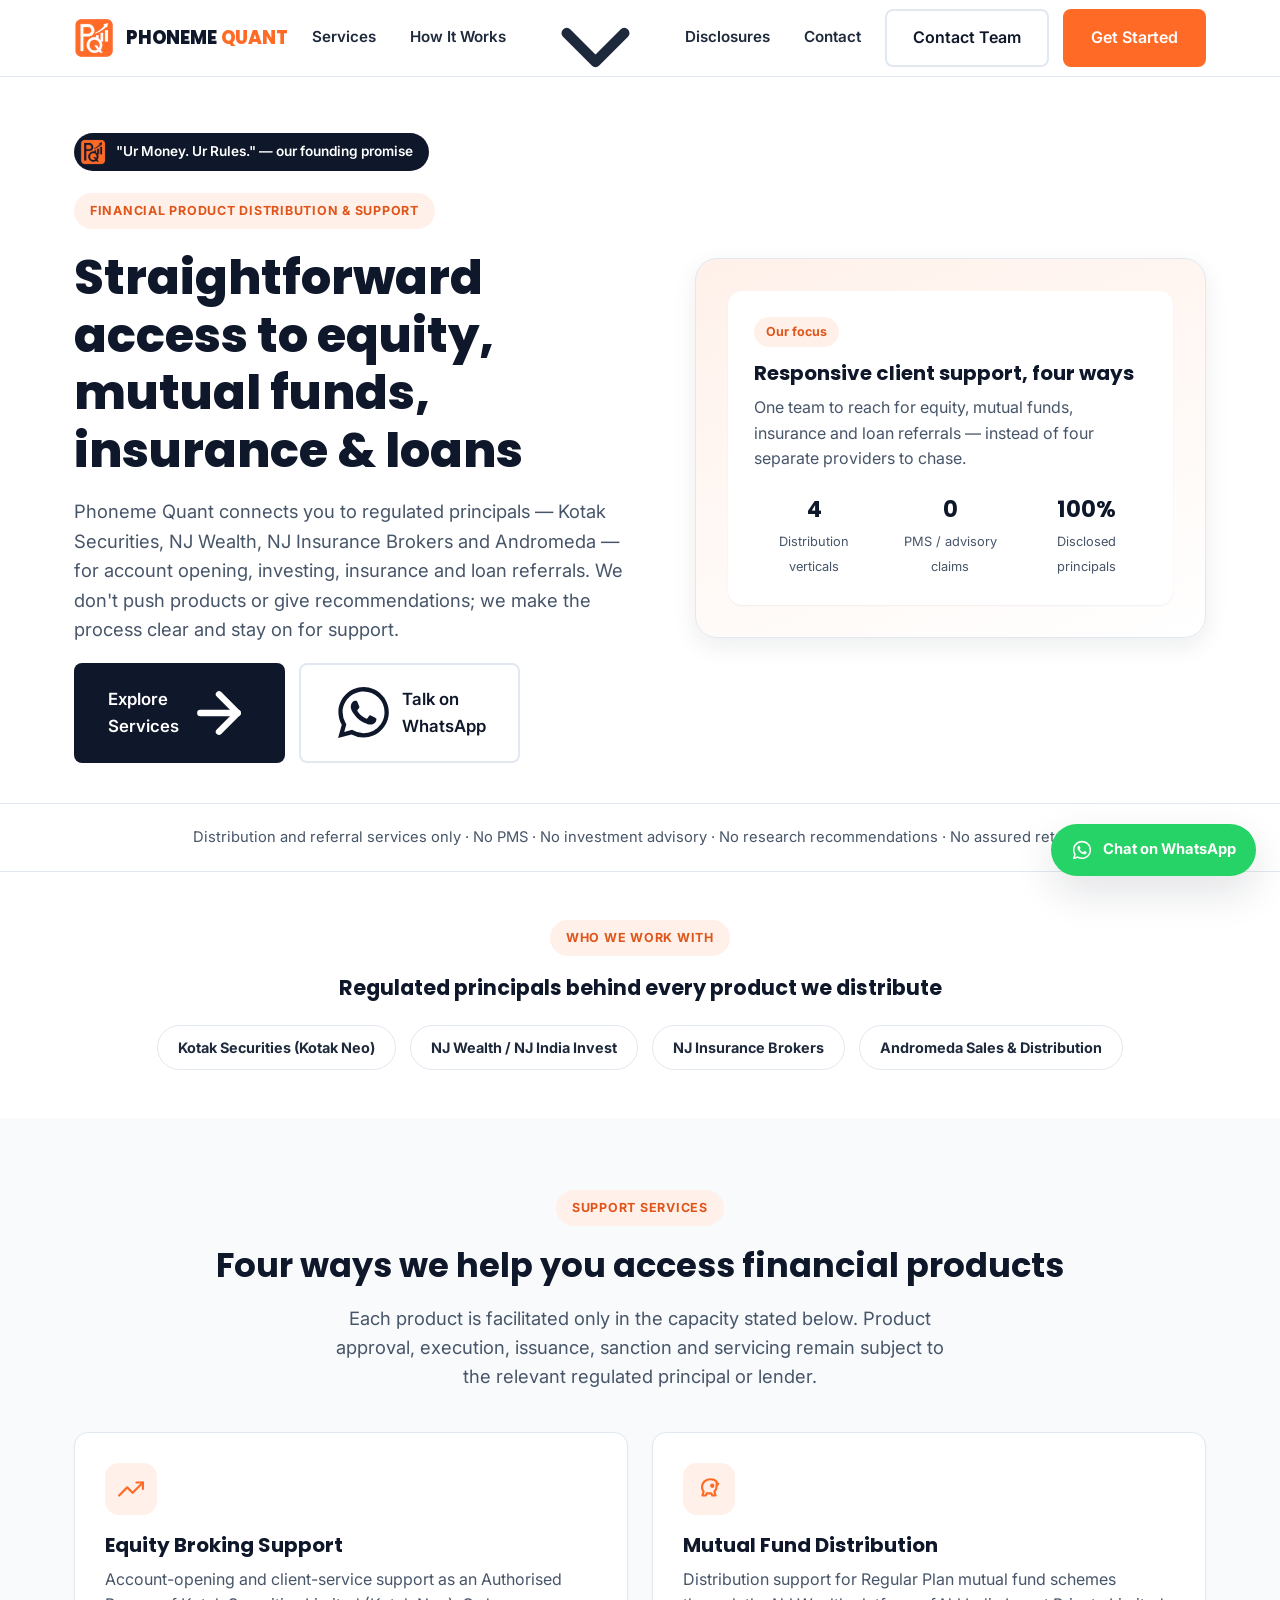
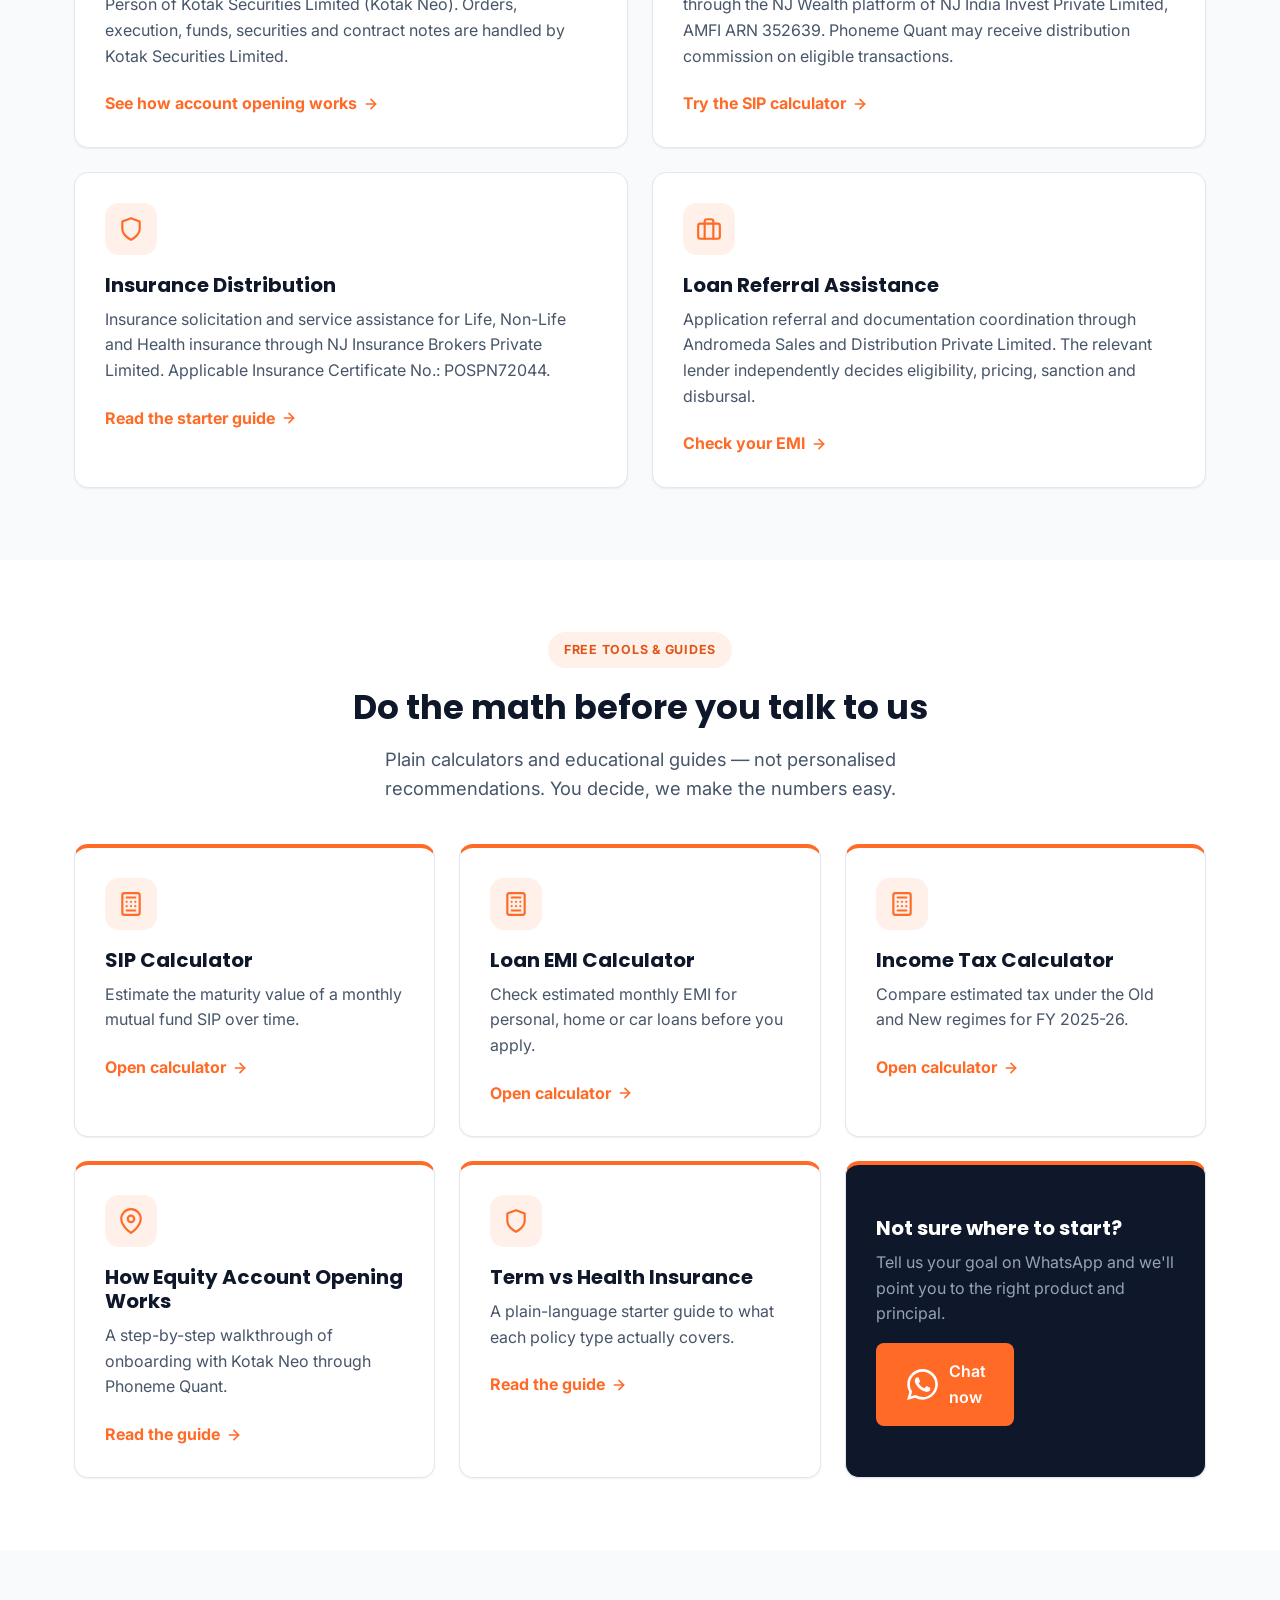
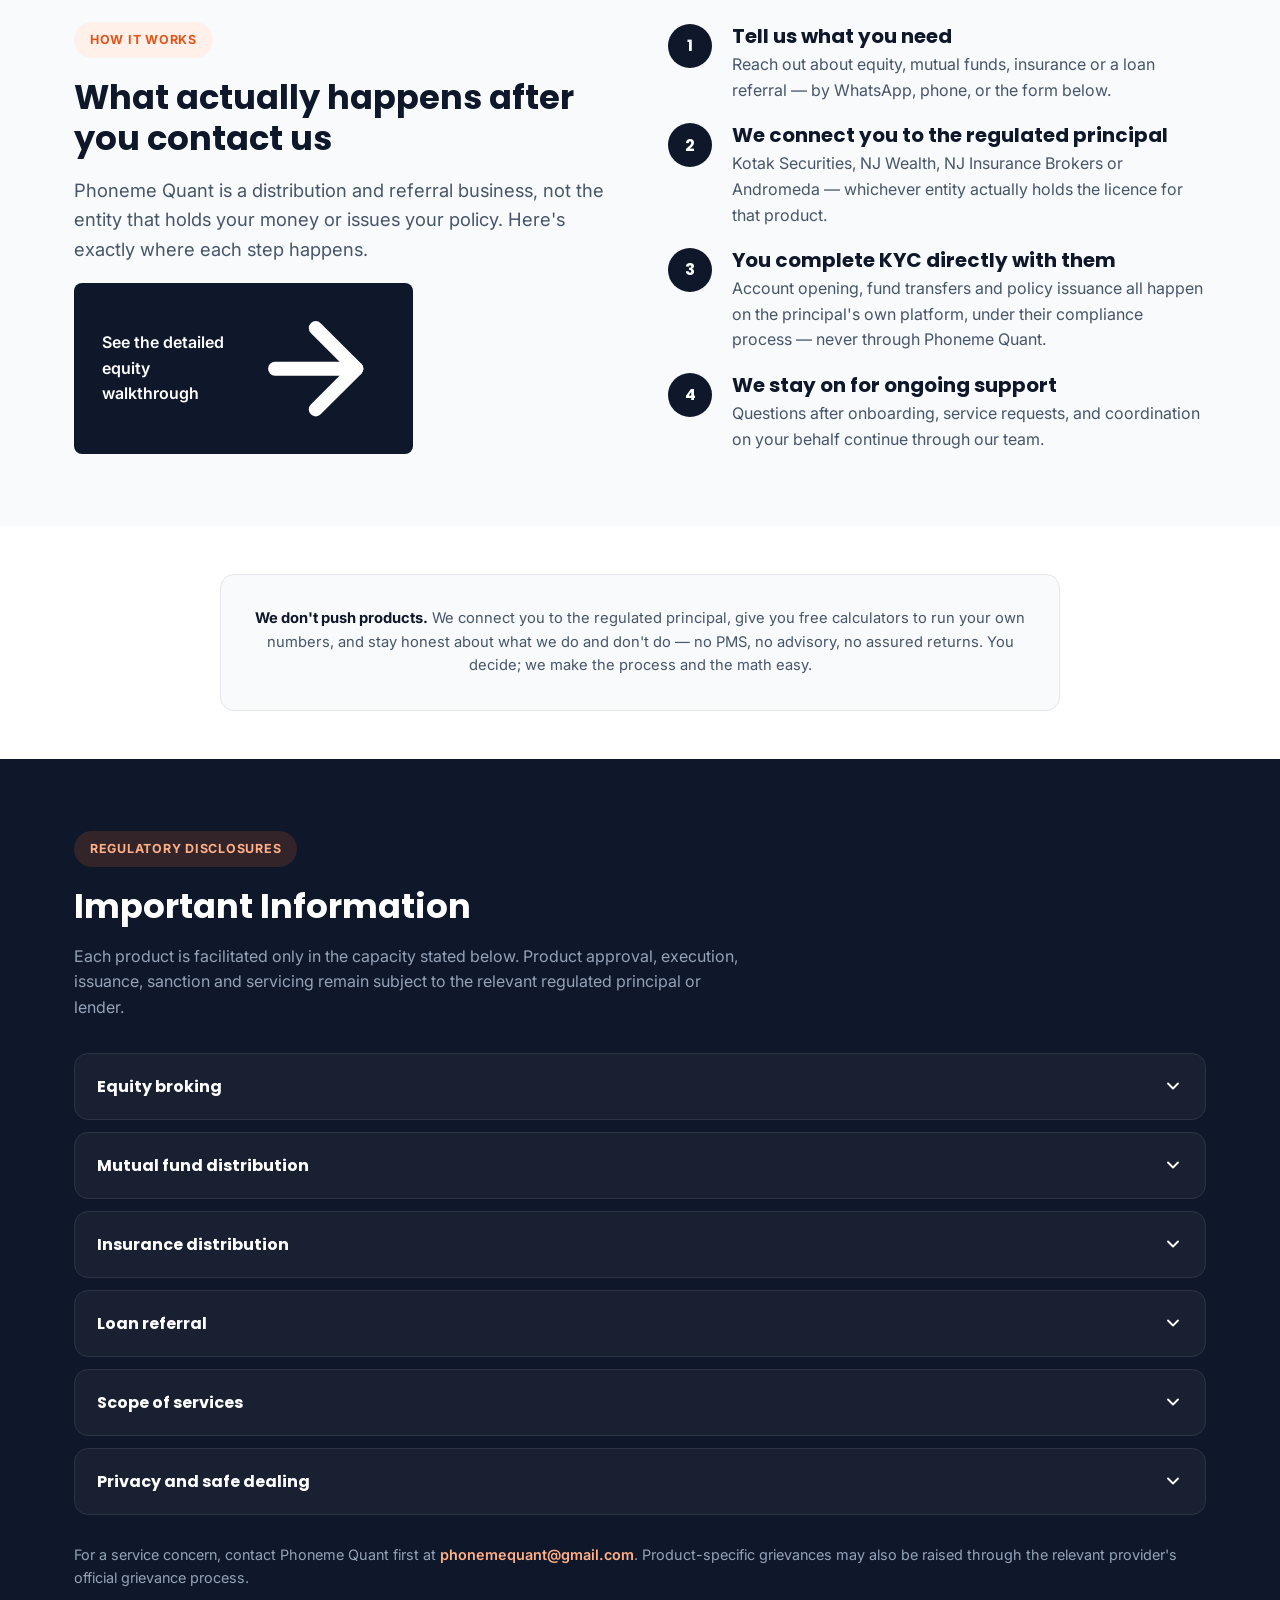
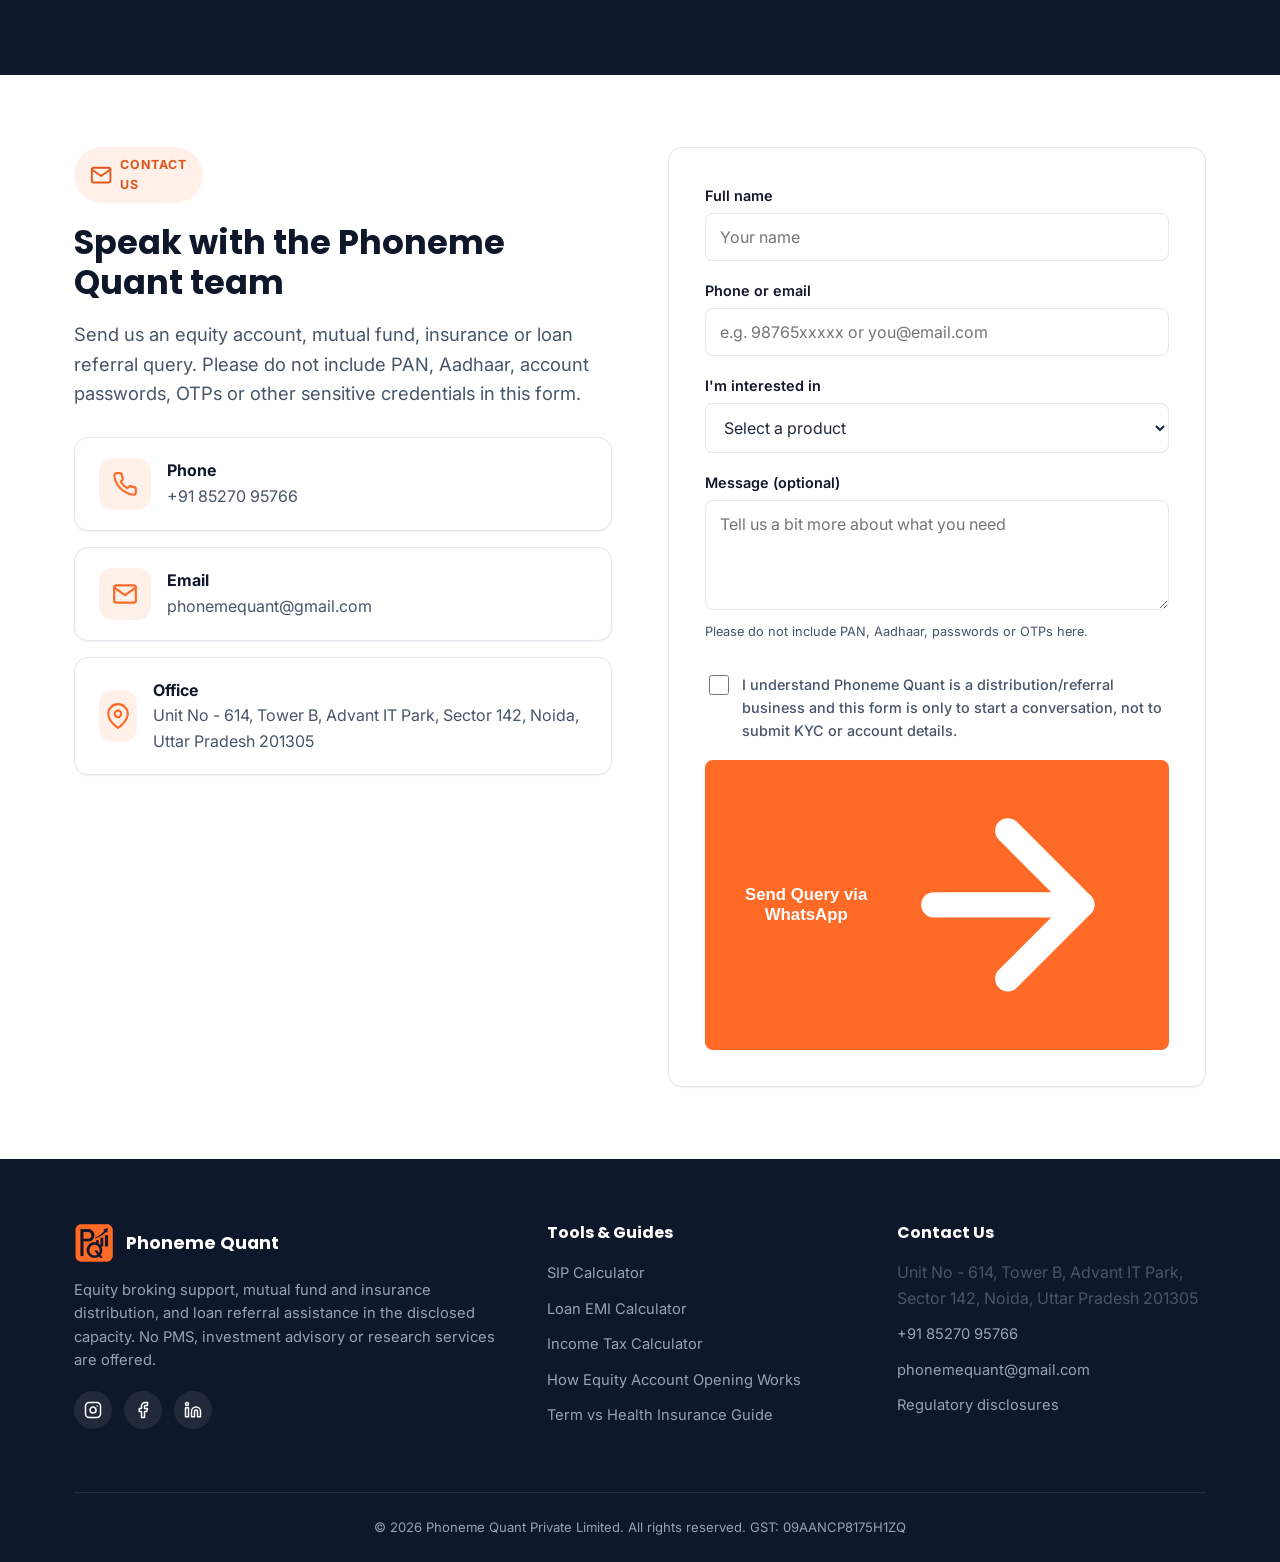
==== index.html @ 76065b77 "initial build for new version" ====
<!DOCTYPE html>
<html lang="en">
<head>
  <meta charset="UTF-8" />
  <meta name="viewport" content="width=device-width, initial-scale=1.0" />
  <title>Phoneme Quant | Equity, Mutual Fund, Insurance & Loan Distribution Support</title>
  <meta name="description" content="Phoneme Quant provides equity broking support (Kotak Neo), mutual fund distribution (NJ Wealth), insurance distribution (NJ Insurance Brokers) and loan referral (Andromeda) — with free calculators and clear disclosures." />
  <link rel="canonical" href="https://phonemequant.com/index.html" />
  <meta name="robots" content="index, follow" />
  <link rel="icon" type="image/png" sizes="32x32" href="assets/favicon-32.png" />
  <link rel="icon" type="image/png" sizes="16x16" href="assets/favicon-16.png" />
  <link rel="apple-touch-icon" href="assets/apple-touch-icon.png" />
  <meta property="og:type" content="website" />
  <meta property="og:site_name" content="Phoneme Quant" />
  <meta property="og:title" content="Phoneme Quant | Equity, Mutual Fund, Insurance & Loan Distribution Support" />
  <meta property="og:description" content="Phoneme Quant provides equity broking support (Kotak Neo), mutual fund distribution (NJ Wealth), insurance distribution (NJ Insurance Brokers) and loan referral (Andromeda) — with free calculators and clear disclosures." />
  <meta property="og:url" content="https://phonemequant.com/index.html" />
  <meta property="og:image" content="https://phonemequant.com/assets/phonemequant-mark-512.png" />
  <meta name="twitter:card" content="summary" />
  <meta name="twitter:title" content="Phoneme Quant | Equity, Mutual Fund, Insurance & Loan Distribution Support" />
  <meta name="twitter:description" content="Phoneme Quant provides equity broking support (Kotak Neo), mutual fund distribution (NJ Wealth), insurance distribution (NJ Insurance Brokers) and loan referral (Andromeda) — with free calculators and clear disclosures." />
  <link rel="preconnect" href="https://fonts.googleapis.com" />
  <link rel="preconnect" href="https://fonts.gstatic.com" crossorigin />
  <link href="https://fonts.googleapis.com/css2?family=Inter:wght@400;500;600;700&family=Poppins:wght@600;700;800&display=swap" rel="stylesheet" />
  <link rel="stylesheet" href="assets/styles.css" />
  
  <script type="application/ld+json">
{
  "@context": "https://schema.org",
  "@type": "FinancialService",
  "name": "Phoneme Quant Private Limited",
  "alternateName": "Phoneme Quant",
  "url": "https://phonemequant.com/",
  "logo": "https://phonemequant.com/assets/phonemequant-mark-512.png",
  "description": "Phoneme Quant provides equity broking support, mutual fund and insurance distribution, and loan referral assistance in India, connecting clients to regulated principals Kotak Securities, NJ Wealth, NJ Insurance Brokers and Andromeda.",
  "telephone": "+91-85270-95766",
  "email": "phonemequant@gmail.com",
  "address": {
    "@type": "PostalAddress",
    "streetAddress": "Unit No - 614, Tower B, Advant IT Park, Sector 142",
    "addressLocality": "Noida",
    "addressRegion": "Uttar Pradesh",
    "postalCode": "201305",
    "addressCountry": "IN"
  },
  "areaServed": "IN",
  "sameAs": ["https://instagram.com", "https://facebook.com", "https://linkedin.com"]
}
</script>
</head>
<body>
  <a class="skip-link" href="#main">Skip to content</a>
  <header class="site-header">
    <div class="container nav-row">
      <a class="brand" href="index.html" aria-label="Phoneme Quant home">
        <img src="assets/phonemequant-mark-64.png" alt="Phoneme Quant logo" width="40" height="40" />
        <span class="brand-text">PHONEME <span>QUANT</span></span>
      </a>
      <nav class="nav-links" aria-label="Primary">
        <a href="index.html#services">Services</a>
        <a href="index.html#how-it-works">How It Works</a>
        <div class="nav-dropdown">
          <a href="#" onclick="return false;" aria-haspopup="true">Tools &amp; Guides <svg viewBox="0 0 24 24" fill="none" stroke="currentColor" stroke-width="2.2" stroke-linecap="round" stroke-linejoin="round"><polyline points="6 9 12 15 18 9"></polyline></svg></a>
          <div class="nav-dropdown-panel">
              <a href="sip-calculator.html"><strong>SIP Calculator</strong><small>Estimate mutual fund SIP returns</small></a>
              <a href="emi-calculator.html"><strong>Loan EMI Calculator</strong><small>Personal, home & car loan EMI</small></a>
              <a href="income-tax-calculator.html"><strong>Income Tax Calculator</strong><small>Old vs New regime, FY 2025-26</small></a>
              <a href="equity-account-opening.html"><strong>How Equity Account Opening Works</strong><small>Step-by-step via Kotak Neo</small></a>
              <a href="insurance-guide.html"><strong>Term vs Health Insurance Guide</strong><small>Plain-language starter guide</small></a>
          </div>
        </div>
        <a href="index.html#disclosures">Disclosures</a>
        <a href="index.html#contact">Contact</a>
      </nav>
      <div class="nav-cta">
        <a class="btn btn-outline" href="index.html#contact">Contact Team</a>
        <a class="btn btn-primary" href="index.html#contact">Get Started</a>
        <button class="menu-toggle" aria-label="Toggle menu" aria-expanded="false"><svg viewBox="0 0 24 24" fill="none" stroke="currentColor" stroke-width="2.2" stroke-linecap="round" stroke-linejoin="round"><line x1="3" y1="6" x2="21" y2="6"></line><line x1="3" y1="12" x2="21" y2="12"></line><line x1="3" y1="18" x2="21" y2="18"></line></svg></button>
      </div>
    </div>
    <div class="container mobile-panel">
      <a href="index.html#services">Services</a>
      <a href="index.html#how-it-works">How It Works</a>
      <a href="sip-calculator.html">SIP Calculator</a>
      <a href="emi-calculator.html">Loan EMI Calculator</a>
      <a href="income-tax-calculator.html">Income Tax Calculator</a>
      <a href="equity-account-opening.html">How Equity Account Opening Works</a>
      <a href="insurance-guide.html">Term vs Health Insurance Guide</a>
      <a href="index.html#disclosures">Disclosures</a>
      <a href="index.html#contact">Contact</a>
    </div>
  </header>
  <main id="main">
    
  <!-- Hero -->
  <section class="hero">
    <div class="container hero-grid">
      <div>
        <div class="hero-tagline-chip">
          <img src="assets/phonemequant-mark-64.png" alt="" width="26" height="26" />
          "Ur Money. Ur Rules." — our founding promise
        </div>
        <span class="eyebrow">Financial Product Distribution &amp; Support</span>
        <h1>Straightforward access to equity, mutual funds, insurance &amp; loans</h1>
        <p class="lede">Phoneme Quant connects you to regulated principals — Kotak Securities, NJ Wealth, NJ Insurance Brokers and Andromeda — for account opening, investing, insurance and loan referrals. We don't push products or give recommendations; we make the process clear and stay on for support.</p>
        <div class="btn-group">
          <a class="btn btn-dark btn-lg" href="#services">Explore Services <svg viewBox="0 0 24 24" fill="none" stroke="currentColor" stroke-width="2.4" stroke-linecap="round" stroke-linejoin="round"><line x1="5" y1="12" x2="19" y2="12"></line><polyline points="12 5 19 12 12 19"></polyline></svg></a>
          <a class="btn btn-outline btn-lg" href="https://wa.me/918527095766?text=Hello%20Phoneme%20Quant%2C%20I%20have%20a%20query." target="_blank" rel="noopener"><svg viewBox="0 0 24 24" fill="currentColor"><path d="M12.04 2C6.58 2 2.13 6.45 2.13 11.91c0 1.75.46 3.45 1.32 4.95L2 22l5.28-1.39a9.9 9.9 0 0 0 4.76 1.21h.01c5.46 0 9.91-4.45 9.91-9.91C21.96 6.45 17.5 2 12.04 2zm0 18.15h-.01a8.2 8.2 0 0 1-4.19-1.15l-.3-.18-3.13.82.84-3.05-.2-.31a8.17 8.17 0 0 1-1.26-4.37c0-4.53 3.69-8.22 8.25-8.22 2.2 0 4.27.86 5.82 2.42a8.17 8.17 0 0 1 2.41 5.81c0 4.53-3.69 8.23-8.23 8.23zm4.52-6.16c-.25-.12-1.47-.72-1.7-.81-.23-.08-.39-.12-.56.13-.17.25-.64.81-.78.97-.14.17-.29.19-.54.06-.25-.12-1.04-.38-1.98-1.22-.73-.65-1.23-1.46-1.37-1.71-.14-.25-.02-.38.11-.51.11-.11.25-.29.37-.43.12-.14.16-.25.25-.41.08-.17.04-.31-.02-.43-.06-.12-.56-1.35-.77-1.85-.2-.48-.41-.42-.56-.43h-.48c-.17 0-.43.06-.66.31s-.87.85-.87 2.08.89 2.41 1.02 2.58c.12.17 1.75 2.67 4.24 3.74.59.26 1.05.41 1.41.52.59.19 1.13.16 1.55.1.47-.07 1.47-.6 1.67-1.18.21-.58.21-1.08.14-1.18-.06-.11-.23-.17-.48-.29z"/></svg> Talk on WhatsApp</a>
        </div>
      </div>
      <div class="hero-visual">
        <div class="hero-visual-card">
          <span class="badge">Our focus</span>
          <h3 style="margin-top:14px;">Responsive client support, four ways</h3>
          <p style="margin-bottom:0;">One team to reach for equity, mutual funds, insurance and loan referrals — instead of four separate providers to chase.</p>
          <div class="hero-stats">
            <div class="hero-stat"><strong>4</strong><span>Distribution verticals</span></div>
            <div class="hero-stat"><strong>0</strong><span>PMS / advisory claims</span></div>
            <div class="hero-stat"><strong>100%</strong><span>Disclosed principals</span></div>
          </div>
        </div>
      </div>
    </div>
  </section>

  <div class="trust-strip">
    <div class="container">
      <p>Distribution and referral services only · No PMS · No investment advisory · No research recommendations · No assured returns</p>
    </div>
  </div>

  <!-- Partner strip -->
  <section class="section-tight">
    <div class="container text-center">
      <span class="eyebrow">Who we work with</span>
      <h2 style="font-size:1.3rem; margin-bottom:24px;">Regulated principals behind every product we distribute</h2>
      <div class="partner-strip">
        <span class="partner-badge">Kotak Securities (Kotak Neo)</span>
        <span class="partner-badge">NJ Wealth / NJ India Invest</span>
        <span class="partner-badge">NJ Insurance Brokers</span>
        <span class="partner-badge">Andromeda Sales &amp; Distribution</span>
      </div>
    </div>
  </section>

  <!-- Services -->
  <section class="section section-alt" id="services">
    <div class="container">
      <div class="text-center" style="margin-bottom:40px;">
        <span class="eyebrow">Support Services</span>
        <h2>Four ways we help you access financial products</h2>
        <p class="lede center">Each product is facilitated only in the capacity stated below. Product approval, execution, issuance, sanction and servicing remain subject to the relevant regulated principal or lender.</p>
      </div>
      <div class="grid grid-2">
        
        <div class="card">
          <div class="card-icon"><svg viewBox="0 0 24 24" fill="none" stroke="currentColor" stroke-width="2" stroke-linecap="round" stroke-linejoin="round"><polyline points="23 6 13.5 15.5 8.5 10.5 1 18"></polyline><polyline points="17 6 23 6 23 12"></polyline></svg></div>
          <h3>Equity Broking Support</h3>
          <p>Account-opening and client-service support as an Authorised Person of Kotak Securities Limited (Kotak Neo). Orders, execution, funds, securities and contract notes are handled by Kotak Securities Limited.</p>
          <a class="card-link" href="equity-account-opening.html">See how account opening works <svg viewBox="0 0 24 24" fill="none" stroke="currentColor" stroke-width="2.4" stroke-linecap="round" stroke-linejoin="round"><line x1="5" y1="12" x2="19" y2="12"></line><polyline points="12 5 19 12 12 19"></polyline></svg></a>
        </div>
        
        <div class="card">
          <div class="card-icon"><svg viewBox="0 0 24 24" fill="none" stroke="currentColor" stroke-width="2" stroke-linecap="round" stroke-linejoin="round"><path d="M19 5c-1.5-1.5-3.5-2-5.5-2-4.5 0-8 3-8 7 0 1.5.5 3 1.5 4.2L6 18h3l.8-2h4.4l.8 2h3l-1-3.8c1.2-1 2-2.6 2-4.2 0-.5 0-1-.1-1.4.7-.2 1.3-.7 1.6-1.4-.7 0-1.3-.1-1.5-.2z"></path><circle cx="15" cy="9" r="1"></circle></svg></div>
          <h3>Mutual Fund Distribution</h3>
          <p>Distribution support for Regular Plan mutual fund schemes through the NJ Wealth platform of NJ India Invest Private Limited, AMFI ARN 352639. Phoneme Quant may receive distribution commission on eligible transactions.</p>
          <a class="card-link" href="sip-calculator.html">Try the SIP calculator <svg viewBox="0 0 24 24" fill="none" stroke="currentColor" stroke-width="2.4" stroke-linecap="round" stroke-linejoin="round"><line x1="5" y1="12" x2="19" y2="12"></line><polyline points="12 5 19 12 12 19"></polyline></svg></a>
        </div>
        
        <div class="card">
          <div class="card-icon"><svg viewBox="0 0 24 24" fill="none" stroke="currentColor" stroke-width="2" stroke-linecap="round" stroke-linejoin="round"><path d="M12 22s8-4 8-10V5l-8-3-8 3v7c0 6 8 10 8 10z"></path></svg></div>
          <h3>Insurance Distribution</h3>
          <p>Insurance solicitation and service assistance for Life, Non-Life and Health insurance through NJ Insurance Brokers Private Limited. Applicable Insurance Certificate No.: POSPN72044.</p>
          <a class="card-link" href="insurance-guide.html">Read the starter guide <svg viewBox="0 0 24 24" fill="none" stroke="currentColor" stroke-width="2.4" stroke-linecap="round" stroke-linejoin="round"><line x1="5" y1="12" x2="19" y2="12"></line><polyline points="12 5 19 12 12 19"></polyline></svg></a>
        </div>
        
        <div class="card">
          <div class="card-icon"><svg viewBox="0 0 24 24" fill="none" stroke="currentColor" stroke-width="2" stroke-linecap="round" stroke-linejoin="round"><rect x="2" y="7" width="20" height="14" rx="2"></rect><path d="M16 21V5a2 2 0 0 0-2-2h-4a2 2 0 0 0-2 2v16"></path></svg></div>
          <h3>Loan Referral Assistance</h3>
          <p>Application referral and documentation coordination through Andromeda Sales and Distribution Private Limited. The relevant lender independently decides eligibility, pricing, sanction and disbursal.</p>
          <a class="card-link" href="emi-calculator.html">Check your EMI <svg viewBox="0 0 24 24" fill="none" stroke="currentColor" stroke-width="2.4" stroke-linecap="round" stroke-linejoin="round"><line x1="5" y1="12" x2="19" y2="12"></line><polyline points="12 5 19 12 12 19"></polyline></svg></a>
        </div>
      </div>
    </div>
  </section>

  <!-- Tools -->
  <section class="section" id="tools">
    <div class="container">
      <div class="text-center" style="margin-bottom:40px;">
        <span class="eyebrow">Free Tools &amp; Guides</span>
        <h2>Do the math before you talk to us</h2>
        <p class="lede center">Plain calculators and educational guides — not personalised recommendations. You decide, we make the numbers easy.</p>
      </div>
      <div class="grid grid-3">
        <div class="card tool-card">
          <div class="card-icon"><svg viewBox="0 0 24 24" fill="none" stroke="currentColor" stroke-width="2" stroke-linecap="round" stroke-linejoin="round"><rect x="4" y="2" width="16" height="20" rx="2"></rect><line x1="8" y1="6" x2="16" y2="6"></line><line x1="8" y1="10" x2="8" y2="10.01"></line><line x1="12" y1="10" x2="12" y2="10.01"></line><line x1="16" y1="10" x2="16" y2="10.01"></line><line x1="8" y1="14" x2="8" y2="14.01"></line><line x1="12" y1="14" x2="12" y2="14.01"></line><line x1="16" y1="14" x2="16" y2="14.01"></line><line x1="8" y1="18" x2="16" y2="18"></line></svg></div>
          <h3>SIP Calculator</h3>
          <p>Estimate the maturity value of a monthly mutual fund SIP over time.</p>
          <a class="card-link" href="sip-calculator.html">Open calculator <svg viewBox="0 0 24 24" fill="none" stroke="currentColor" stroke-width="2.4" stroke-linecap="round" stroke-linejoin="round"><line x1="5" y1="12" x2="19" y2="12"></line><polyline points="12 5 19 12 12 19"></polyline></svg></a>
        </div>
        <div class="card tool-card">
          <div class="card-icon"><svg viewBox="0 0 24 24" fill="none" stroke="currentColor" stroke-width="2" stroke-linecap="round" stroke-linejoin="round"><rect x="4" y="2" width="16" height="20" rx="2"></rect><line x1="8" y1="6" x2="16" y2="6"></line><line x1="8" y1="10" x2="8" y2="10.01"></line><line x1="12" y1="10" x2="12" y2="10.01"></line><line x1="16" y1="10" x2="16" y2="10.01"></line><line x1="8" y1="14" x2="8" y2="14.01"></line><line x1="12" y1="14" x2="12" y2="14.01"></line><line x1="16" y1="14" x2="16" y2="14.01"></line><line x1="8" y1="18" x2="16" y2="18"></line></svg></div>
          <h3>Loan EMI Calculator</h3>
          <p>Check estimated monthly EMI for personal, home or car loans before you apply.</p>
          <a class="card-link" href="emi-calculator.html">Open calculator <svg viewBox="0 0 24 24" fill="none" stroke="currentColor" stroke-width="2.4" stroke-linecap="round" stroke-linejoin="round"><line x1="5" y1="12" x2="19" y2="12"></line><polyline points="12 5 19 12 12 19"></polyline></svg></a>
        </div>
        <div class="card tool-card">
          <div class="card-icon"><svg viewBox="0 0 24 24" fill="none" stroke="currentColor" stroke-width="2" stroke-linecap="round" stroke-linejoin="round"><rect x="4" y="2" width="16" height="20" rx="2"></rect><line x1="8" y1="6" x2="16" y2="6"></line><line x1="8" y1="10" x2="8" y2="10.01"></line><line x1="12" y1="10" x2="12" y2="10.01"></line><line x1="16" y1="10" x2="16" y2="10.01"></line><line x1="8" y1="14" x2="8" y2="14.01"></line><line x1="12" y1="14" x2="12" y2="14.01"></line><line x1="16" y1="14" x2="16" y2="14.01"></line><line x1="8" y1="18" x2="16" y2="18"></line></svg></div>
          <h3>Income Tax Calculator</h3>
          <p>Compare estimated tax under the Old and New regimes for FY 2025-26.</p>
          <a class="card-link" href="income-tax-calculator.html">Open calculator <svg viewBox="0 0 24 24" fill="none" stroke="currentColor" stroke-width="2.4" stroke-linecap="round" stroke-linejoin="round"><line x1="5" y1="12" x2="19" y2="12"></line><polyline points="12 5 19 12 12 19"></polyline></svg></a>
        </div>
        <div class="card tool-card">
          <div class="card-icon"><svg viewBox="0 0 24 24" fill="none" stroke="currentColor" stroke-width="2" stroke-linecap="round" stroke-linejoin="round"><path d="M21 10c0 7-9 13-9 13s-9-6-9-13a9 9 0 0 1 18 0z"></path><circle cx="12" cy="10" r="3"></circle></svg></div>
          <h3>How Equity Account Opening Works</h3>
          <p>A step-by-step walkthrough of onboarding with Kotak Neo through Phoneme Quant.</p>
          <a class="card-link" href="equity-account-opening.html">Read the guide <svg viewBox="0 0 24 24" fill="none" stroke="currentColor" stroke-width="2.4" stroke-linecap="round" stroke-linejoin="round"><line x1="5" y1="12" x2="19" y2="12"></line><polyline points="12 5 19 12 12 19"></polyline></svg></a>
        </div>
        <div class="card tool-card">
          <div class="card-icon"><svg viewBox="0 0 24 24" fill="none" stroke="currentColor" stroke-width="2" stroke-linecap="round" stroke-linejoin="round"><path d="M12 22s8-4 8-10V5l-8-3-8 3v7c0 6 8 10 8 10z"></path></svg></div>
          <h3>Term vs Health Insurance</h3>
          <p>A plain-language starter guide to what each policy type actually covers.</p>
          <a class="card-link" href="insurance-guide.html">Read the guide <svg viewBox="0 0 24 24" fill="none" stroke="currentColor" stroke-width="2.4" stroke-linecap="round" stroke-linejoin="round"><line x1="5" y1="12" x2="19" y2="12"></line><polyline points="12 5 19 12 12 19"></polyline></svg></a>
        </div>
        <div class="card tool-card" style="display:flex; flex-direction:column; justify-content:center; align-items:flex-start; background:var(--pq-navy);">
          <h3 style="color:#fff;">Not sure where to start?</h3>
          <p style="color:var(--pq-text-on-dark-muted);">Tell us your goal on WhatsApp and we'll point you to the right product and principal.</p>
          <a class="btn btn-primary" href="https://wa.me/918527095766?text=Hello%20Phoneme%20Quant%2C%20I%20have%20a%20query." target="_blank" rel="noopener"><svg viewBox="0 0 24 24" fill="currentColor"><path d="M12.04 2C6.58 2 2.13 6.45 2.13 11.91c0 1.75.46 3.45 1.32 4.95L2 22l5.28-1.39a9.9 9.9 0 0 0 4.76 1.21h.01c5.46 0 9.91-4.45 9.91-9.91C21.96 6.45 17.5 2 12.04 2zm0 18.15h-.01a8.2 8.2 0 0 1-4.19-1.15l-.3-.18-3.13.82.84-3.05-.2-.31a8.17 8.17 0 0 1-1.26-4.37c0-4.53 3.69-8.22 8.25-8.22 2.2 0 4.27.86 5.82 2.42a8.17 8.17 0 0 1 2.41 5.81c0 4.53-3.69 8.23-8.23 8.23zm4.52-6.16c-.25-.12-1.47-.72-1.7-.81-.23-.08-.39-.12-.56.13-.17.25-.64.81-.78.97-.14.17-.29.19-.54.06-.25-.12-1.04-.38-1.98-1.22-.73-.65-1.23-1.46-1.37-1.71-.14-.25-.02-.38.11-.51.11-.11.25-.29.37-.43.12-.14.16-.25.25-.41.08-.17.04-.31-.02-.43-.06-.12-.56-1.35-.77-1.85-.2-.48-.41-.42-.56-.43h-.48c-.17 0-.43.06-.66.31s-.87.85-.87 2.08.89 2.41 1.02 2.58c.12.17 1.75 2.67 4.24 3.74.59.26 1.05.41 1.41.52.59.19 1.13.16 1.55.1.47-.07 1.47-.6 1.67-1.18.21-.58.21-1.08.14-1.18-.06-.11-.23-.17-.48-.29z"/></svg> Chat now</a>
        </div>
      </div>
    </div>
  </section>

  <!-- How it works -->
  <section class="section section-alt" id="how-it-works">
    <div class="container">
      <div class="grid grid-2" style="align-items:center; gap:56px;">
        <div>
          <span class="eyebrow">How It Works</span>
          <h2>What actually happens after you contact us</h2>
          <p class="lede">Phoneme Quant is a distribution and referral business, not the entity that holds your money or issues your policy. Here's exactly where each step happens.</p>
          <a class="btn btn-dark" href="equity-account-opening.html">See the detailed equity walkthrough <svg viewBox="0 0 24 24" fill="none" stroke="currentColor" stroke-width="2.4" stroke-linecap="round" stroke-linejoin="round"><line x1="5" y1="12" x2="19" y2="12"></line><polyline points="12 5 19 12 12 19"></polyline></svg></a>
        </div>
        <div class="steps">
          
          <div class="step">
            <div class="step-num"></div>
            <div><h3 style="margin-bottom:4px;">Tell us what you need</h3><p class="mb-0">Reach out about equity, mutual funds, insurance or a loan referral — by WhatsApp, phone, or the form below.</p></div>
          </div>
          
          <div class="step">
            <div class="step-num"></div>
            <div><h3 style="margin-bottom:4px;">We connect you to the regulated principal</h3><p class="mb-0">Kotak Securities, NJ Wealth, NJ Insurance Brokers or Andromeda — whichever entity actually holds the licence for that product.</p></div>
          </div>
          
          <div class="step">
            <div class="step-num"></div>
            <div><h3 style="margin-bottom:4px;">You complete KYC directly with them</h3><p class="mb-0">Account opening, fund transfers and policy issuance all happen on the principal's own platform, under their compliance process — never through Phoneme Quant.</p></div>
          </div>
          
          <div class="step">
            <div class="step-num"></div>
            <div><h3 style="margin-bottom:4px;">We stay on for ongoing support</h3><p class="mb-0">Questions after onboarding, service requests, and coordination on your behalf continue through our team.</p></div>
          </div>
        </div>
      </div>
    </div>
  </section>

  <!-- Compliance as trust -->
  <section class="section-tight">
    <div class="container">
      <div class="note-box" style="max-width:840px; margin:0 auto; text-align:center; padding:32px;">
        <strong>We don't push products.</strong> We connect you to the regulated principal, give you free calculators to run your own numbers, and stay honest about what we do and don't do — no PMS, no advisory, no assured returns. You decide; we make the process and the math easy.
      </div>
    </div>
  </section>

  <!-- Disclosures -->
  <section class="section section-navy" id="disclosures">
    <div class="container">
      <span class="eyebrow">Regulatory Disclosures</span>
      <h2>Important Information</h2>
      <p style="max-width:680px; margin-bottom:32px;">Each product is facilitated only in the capacity stated below. Product approval, execution, issuance, sanction and servicing remain subject to the relevant regulated principal or lender.</p>
      <div>
        
        <div class="accordion-item">
          <button class="accordion-trigger" aria-controls="disc-0">Equity broking <svg viewBox="0 0 24 24" fill="none" stroke="currentColor" stroke-width="2.2" stroke-linecap="round" stroke-linejoin="round"><polyline points="6 9 12 15 18 9"></polyline></svg></button>
          <div class="accordion-panel" id="disc-0"><div class="accordion-panel-inner"><p>Broking services are provided by <strong>Kotak Securities Limited</strong> (Kotak Neo). Phoneme Quant acts only in its Authorised Person capacity and does not handle client funds or securities. <span class="risk-line">Investments in securities market are subject to market risks; read all related documents carefully before investing.</span></p></div></div>
        </div>
        
        <div class="accordion-item">
          <button class="accordion-trigger" aria-controls="disc-1">Mutual fund distribution <svg viewBox="0 0 24 24" fill="none" stroke="currentColor" stroke-width="2.2" stroke-linecap="round" stroke-linejoin="round"><polyline points="6 9 12 15 18 9"></polyline></svg></button>
          <div class="accordion-panel" id="disc-1"><div class="accordion-panel-inner"><p>Distribution is facilitated through <strong>NJ Wealth / NJ India Invest Private Limited</strong>, AMFI ARN 352639. Transactions are in Regular Plans where the distributor may receive commission from the relevant AMC. Phoneme Quant does not provide SEBI-registered investment advisory services. <span class="risk-line">Mutual fund investments are subject to market risks; read all scheme related documents carefully.</span></p></div></div>
        </div>
        
        <div class="accordion-item">
          <button class="accordion-trigger" aria-controls="disc-2">Insurance distribution <svg viewBox="0 0 24 24" fill="none" stroke="currentColor" stroke-width="2.2" stroke-linecap="round" stroke-linejoin="round"><polyline points="6 9 12 15 18 9"></polyline></svg></button>
          <div class="accordion-panel" id="disc-2"><div class="accordion-panel-inner"><p>Insurance is the subject matter of solicitation. Life, Non-Life and Health insurance is distributed through <strong>NJ Insurance Brokers Private Limited</strong>, Insurance Certificate No. POSPN72044. Policy issuance, underwriting and claims are decided solely by the respective insurer.</p></div></div>
        </div>
        
        <div class="accordion-item">
          <button class="accordion-trigger" aria-controls="disc-3">Loan referral <svg viewBox="0 0 24 24" fill="none" stroke="currentColor" stroke-width="2.2" stroke-linecap="round" stroke-linejoin="round"><polyline points="6 9 12 15 18 9"></polyline></svg></button>
          <div class="accordion-panel" id="disc-3"><div class="accordion-panel-inner"><p>Loan enquiries are referred through <strong>Andromeda Sales and Distribution Private Limited</strong>. The relevant bank or NBFC independently decides eligibility, interest rate, sanction and disbursal — Phoneme Quant does not sanction or disburse loans.</p></div></div>
        </div>
        
        <div class="accordion-item">
          <button class="accordion-trigger" aria-controls="disc-4">Scope of services <svg viewBox="0 0 24 24" fill="none" stroke="currentColor" stroke-width="2.2" stroke-linecap="round" stroke-linejoin="round"><polyline points="6 9 12 15 18 9"></polyline></svg></button>
          <div class="accordion-panel" id="disc-4"><div class="accordion-panel-inner"><p>Phoneme Quant does not offer portfolio management services (PMS), discretionary portfolio management, stock tips, research reports, investment advisory, algorithmic strategies, technical analysis, commodity strategies or assured/indicative returns. Nothing on this website, including the calculators, is a research recommendation.</p></div></div>
        </div>
        
        <div class="accordion-item">
          <button class="accordion-trigger" aria-controls="disc-5">Privacy and safe dealing <svg viewBox="0 0 24 24" fill="none" stroke="currentColor" stroke-width="2.2" stroke-linecap="round" stroke-linejoin="round"><polyline points="6 9 12 15 18 9"></polyline></svg></button>
          <div class="accordion-panel" id="disc-5"><div class="accordion-panel-inner"><p>Information submitted through this website is used only to respond to your enquiry and coordinate with the applicable service provider after consent. Do not submit PAN, Aadhaar, bank credentials, demat credentials, passwords, PINs or OTPs through the contact form or WhatsApp. Product applications and KYC must be completed only through the official process of the relevant provider.</p></div></div>
        </div>
      </div>
      <p style="margin-top:28px; font-size:0.9rem;">For a service concern, contact Phoneme Quant first at <a href="mailto:phonemequant@gmail.com" style="color:#FFB088; font-weight:600;">phonemequant@gmail.com</a>. Product-specific grievances may also be raised through the relevant provider's official grievance process.</p>
    </div>
  </section>

  <!-- Contact -->
  <section class="section" id="contact">
    <div class="container">
      <div class="grid grid-2" style="gap:56px;">
        <div>
          <span class="eyebrow"><svg viewBox="0 0 24 24" fill="none" stroke="currentColor" stroke-width="2" stroke-linecap="round" stroke-linejoin="round"><path d="M4 4h16c1.1 0 2 .9 2 2v12c0 1.1-.9 2-2 2H4c-1.1 0-2-.9-2-2V6c0-1.1.9-2 2-2z"></path><polyline points="22,6 12,13 2,6"></polyline></svg> Contact Us</span>
          <h2>Speak with the Phoneme Quant team</h2>
          <p class="lede">Send us an equity account, mutual fund, insurance or loan referral query. Please do not include PAN, Aadhaar, account passwords, OTPs or other sensitive credentials in this form.</p>
          <div class="grid" style="gap:16px; margin-top:28px;">
            <div class="card" style="padding:20px 24px; display:flex; gap:16px; align-items:center;">
              <div class="card-icon" style="margin:0;"><svg viewBox="0 0 24 24" fill="none" stroke="currentColor" stroke-width="2" stroke-linecap="round" stroke-linejoin="round"><path d="M22 16.92v3a2 2 0 0 1-2.18 2 19.79 19.79 0 0 1-8.63-3.07 19.5 19.5 0 0 1-6-6 19.79 19.79 0 0 1-3.07-8.67A2 2 0 0 1 4.11 2h3a2 2 0 0 1 2 1.72c.127.96.36 1.903.7 2.81a2 2 0 0 1-.45 2.11L8.09 9.91a16 16 0 0 0 6 6l1.27-1.27a2 2 0 0 1 2.11-.45c.907.34 1.85.57 2.81.7A2 2 0 0 1 22 16.92z"></path></svg></div>
              <div><strong style="color:var(--pq-navy);">Phone</strong><p class="mb-0"><a href="tel:+918527095766">+91 85270 95766</a></p></div>
            </div>
            <div class="card" style="padding:20px 24px; display:flex; gap:16px; align-items:center;">
              <div class="card-icon" style="margin:0;"><svg viewBox="0 0 24 24" fill="none" stroke="currentColor" stroke-width="2" stroke-linecap="round" stroke-linejoin="round"><path d="M4 4h16c1.1 0 2 .9 2 2v12c0 1.1-.9 2-2 2H4c-1.1 0-2-.9-2-2V6c0-1.1.9-2 2-2z"></path><polyline points="22,6 12,13 2,6"></polyline></svg></div>
              <div><strong style="color:var(--pq-navy);">Email</strong><p class="mb-0"><a href="mailto:phonemequant@gmail.com">phonemequant@gmail.com</a></p></div>
            </div>
            <div class="card" style="padding:20px 24px; display:flex; gap:16px; align-items:center;">
              <div class="card-icon" style="margin:0;"><svg viewBox="0 0 24 24" fill="none" stroke="currentColor" stroke-width="2" stroke-linecap="round" stroke-linejoin="round"><path d="M21 10c0 7-9 13-9 13s-9-6-9-13a9 9 0 0 1 18 0z"></path><circle cx="12" cy="10" r="3"></circle></svg></div>
              <div><strong style="color:var(--pq-navy);">Office</strong><p class="mb-0">Unit No - 614, Tower B, Advant IT Park, Sector 142, Noida, Uttar Pradesh 201305</p></div>
            </div>
          </div>
        </div>
        <div class="card" style="padding:36px;">
          <form id="contact-form" class="form-grid" novalidate>
            <div>
              <label for="name">Full name</label>
              <input type="text" id="name" name="name" placeholder="Your name" required />
            </div>
            <div>
              <label for="contact">Phone or email</label>
              <input type="text" id="contact" name="contact" placeholder="e.g. 98765xxxxx or you@email.com" required />
            </div>
            <div>
              <label for="interest">I'm interested in</label>
              <select id="interest" name="interest">
                <option value="">Select a product</option>
                <option>Equity Broking Support</option>
                <option>Mutual Fund Distribution</option>
                <option>Insurance Distribution</option>
                <option>Loan Referral Assistance</option>
                <option>Not sure yet</option>
              </select>
            </div>
            <div>
              <label for="message">Message (optional)</label>
              <textarea id="message" name="message" placeholder="Tell us a bit more about what you need"></textarea>
              <p class="field-hint">Please do not include PAN, Aadhaar, passwords or OTPs here.</p>
            </div>
            <div class="checkbox-row">
              <input type="checkbox" id="consent" name="consent" required />
              <label for="consent">I understand Phoneme Quant is a distribution/referral business and this form is only to start a conversation, not to submit KYC or account details.</label>
            </div>
            <button type="submit" class="btn btn-primary btn-block btn-lg">Send Query via WhatsApp <svg viewBox="0 0 24 24" fill="none" stroke="currentColor" stroke-width="2.4" stroke-linecap="round" stroke-linejoin="round"><line x1="5" y1="12" x2="19" y2="12"></line><polyline points="12 5 19 12 12 19"></polyline></svg></button>
            <div id="form-status" class="form-status" role="status"></div>
          </form>
        </div>
      </div>
    </div>
  </section>
  
  </main>
  <footer class="site-footer">
    <div class="container">
      <div class="footer-grid">
        <div>
          <div class="footer-logo">
            <img src="assets/phonemequant-mark-64.png" alt="Phoneme Quant logo" width="40" height="40" />
            <strong>Phoneme Quant</strong>
          </div>
          <p>Equity broking support, mutual fund and insurance distribution, and loan referral assistance in the disclosed capacity. No PMS, investment advisory or research services are offered.</p>
          <div class="footer-social">
            <a href="https://instagram.com" aria-label="Phoneme Quant on Instagram" target="_blank" rel="noopener"><svg viewBox="0 0 24 24" fill="none" stroke="currentColor" stroke-width="2" stroke-linecap="round" stroke-linejoin="round"><rect x="2" y="2" width="20" height="20" rx="5"></rect><path d="M16 11.37a4 4 0 1 1-7.914 1.174A4 4 0 0 1 16 11.37z"></path><line x1="17.5" y1="6.5" x2="17.51" y2="6.5"></line></svg></a>
            <a href="https://facebook.com" aria-label="Phoneme Quant on Facebook" target="_blank" rel="noopener"><svg viewBox="0 0 24 24" fill="none" stroke="currentColor" stroke-width="2" stroke-linecap="round" stroke-linejoin="round"><path d="M18 2h-3a5 5 0 0 0-5 5v3H7v4h3v8h4v-8h3l1-4h-4V7a1 1 0 0 1 1-1h3z"></path></svg></a>
            <a href="https://linkedin.com" aria-label="Phoneme Quant on LinkedIn" target="_blank" rel="noopener"><svg viewBox="0 0 24 24" fill="none" stroke="currentColor" stroke-width="2" stroke-linecap="round" stroke-linejoin="round"><path d="M16 8a6 6 0 0 1 6 6v7h-4v-7a2 2 0 0 0-2-2 2 2 0 0 0-2 2v7h-4v-7a6 6 0 0 1 6-6z"></path><rect x="2" y="9" width="4" height="12"></rect><circle cx="4" cy="4" r="2"></circle></svg></a>
          </div>
        </div>
        <div>
          <h4>Tools &amp; Guides</h4>
          <ul>
            <li><a href="sip-calculator.html">SIP Calculator</a></li>
            <li><a href="emi-calculator.html">Loan EMI Calculator</a></li>
            <li><a href="income-tax-calculator.html">Income Tax Calculator</a></li>
            <li><a href="equity-account-opening.html">How Equity Account Opening Works</a></li>
            <li><a href="insurance-guide.html">Term vs Health Insurance Guide</a></li>
          </ul>
        </div>
        <div>
          <h4>Contact Us</h4>
          <ul>
            <li>Unit No - 614, Tower B, Advant IT Park, Sector 142, Noida, Uttar Pradesh 201305</li>
            <li><a href="tel:+918527095766">+91 85270 95766</a></li>
            <li><a href="mailto:phonemequant@gmail.com">phonemequant@gmail.com</a></li>
            <li><a href="index.html#disclosures">Regulatory disclosures</a></li>
          </ul>
        </div>
      </div>
      <div class="footer-bottom">
        © 2026 Phoneme Quant Private Limited. All rights reserved. GST: 09AANCP8175H1ZQ
      </div>
    </div>
  </footer>
  <a class="float-cta" href="https://wa.me/918527095766?text=Hello%20Phoneme%20Quant%2C%20I%20have%20a%20query." target="_blank" rel="noopener" aria-label="Chat with Phoneme Quant on WhatsApp">
    <svg viewBox="0 0 24 24" fill="currentColor"><path d="M12.04 2C6.58 2 2.13 6.45 2.13 11.91c0 1.75.46 3.45 1.32 4.95L2 22l5.28-1.39a9.9 9.9 0 0 0 4.76 1.21h.01c5.46 0 9.91-4.45 9.91-9.91C21.96 6.45 17.5 2 12.04 2zm0 18.15h-.01a8.2 8.2 0 0 1-4.19-1.15l-.3-.18-3.13.82.84-3.05-.2-.31a8.17 8.17 0 0 1-1.26-4.37c0-4.53 3.69-8.22 8.25-8.22 2.2 0 4.27.86 5.82 2.42a8.17 8.17 0 0 1 2.41 5.81c0 4.53-3.69 8.23-8.23 8.23zm4.52-6.16c-.25-.12-1.47-.72-1.7-.81-.23-.08-.39-.12-.56.13-.17.25-.64.81-.78.97-.14.17-.29.19-.54.06-.25-.12-1.04-.38-1.98-1.22-.73-.65-1.23-1.46-1.37-1.71-.14-.25-.02-.38.11-.51.11-.11.25-.29.37-.43.12-.14.16-.25.25-.41.08-.17.04-.31-.02-.43-.06-.12-.56-1.35-.77-1.85-.2-.48-.41-.42-.56-.43h-.48c-.17 0-.43.06-.66.31s-.87.85-.87 2.08.89 2.41 1.02 2.58c.12.17 1.75 2.67 4.24 3.74.59.26 1.05.41 1.41.52.59.19 1.13.16 1.55.1.47-.07 1.47-.6 1.67-1.18.21-.58.21-1.08.14-1.18-.06-.11-.23-.17-.48-.29z"/></svg> <span>Chat on WhatsApp</span>
  </a>
  <script src="assets/main.js" defer></script>
</body>
</html>
---- assets/styles.css ----
/* =========================================================
   Phoneme Quant — Design Tokens & Base Styles
   Brand orange (#FF6B27) sampled directly from the logo file.
   ========================================================= */
:root {
  /* Brand */
  --pq-orange: #FF6B27;
  --pq-orange-dark: #E0551A;
  --pq-orange-light: #FFF1EA;
  --pq-navy: #0F172A;
  --pq-navy-soft: #1E293B;

  /* Neutrals */
  --pq-bg: #FFFFFF;
  --pq-bg-alt: #F8FAFC;
  --pq-border: #E2E8F0;
  --pq-text: #1E293B;
  --pq-text-muted: #475569;
  --pq-text-on-dark: #E2E8F0;
  --pq-text-on-dark-muted: #94A3B8;

  /* Feedback */
  --pq-green: #15803D;
  --pq-green-bg: #F0FDF4;
  --pq-red: #B91C1C;
  --pq-red-bg: #FEF2F2;

  /* Type scale */
  --font-display: 'Poppins', 'Segoe UI', sans-serif;
  --font-body: 'Inter', 'Segoe UI', sans-serif;

  /* Spacing / radii / shadow */
  --radius-sm: 8px;
  --radius-md: 14px;
  --radius-lg: 22px;
  --shadow-sm: 0 1px 2px rgba(15, 23, 42, 0.06);
  --shadow-md: 0 8px 24px rgba(15, 23, 42, 0.08);
  --shadow-lg: 0 16px 40px rgba(15, 23, 42, 0.12);
  --container-w: 1180px;
}

* { box-sizing: border-box; }
html { scroll-behavior: smooth; }
body {
  margin: 0;
  font-family: var(--font-body);
  color: var(--pq-text);
  background: var(--pq-bg);
  font-size: 16px;
  line-height: 1.6;
  -webkit-font-smoothing: antialiased;
}
img { max-width: 100%; display: block; }
a { color: inherit; text-decoration: none; }
h1, h2, h3, h4 {
  font-family: var(--font-display);
  color: var(--pq-navy);
  line-height: 1.2;
  margin: 0 0 0.5em;
  font-weight: 700;
}
h1 { font-size: clamp(2rem, 4vw, 3rem); font-weight: 800; }
h2 { font-size: clamp(1.5rem, 3vw, 2.1rem); }
h3 { font-size: 1.25rem; }
p { margin: 0 0 1em; color: var(--pq-text-muted); }
ul { padding-left: 1.2em; color: var(--pq-text-muted); }
.container { max-width: var(--container-w); margin: 0 auto; padding: 0 24px; }
.section { padding: 72px 0; }
.section-tight { padding: 48px 0; }
.section-alt { background: var(--pq-bg-alt); }
.section-navy { background: var(--pq-navy); }
.section-navy h2, .section-navy h3 { color: #fff; }
.section-navy p { color: var(--pq-text-on-dark-muted); }
.text-center { text-align: center; }
.eyebrow {
  display: inline-flex;
  align-items: center;
  gap: 8px;
  background: var(--pq-orange-light);
  color: var(--pq-orange-dark);
  font-weight: 700;
  font-size: 0.78rem;
  letter-spacing: 0.06em;
  text-transform: uppercase;
  padding: 8px 16px;
  border-radius: 999px;
  margin-bottom: 20px;
}
.section-navy .eyebrow { background: rgba(255,107,39,0.15); color: #FFB088; }
.lede { font-size: 1.15rem; max-width: 640px; }
.lede.center { margin-left: auto; margin-right: auto; }

/* Buttons */
.btn {
  display: inline-flex;
  align-items: center;
  justify-content: center;
  gap: 8px;
  padding: 14px 26px;
  border-radius: var(--radius-sm);
  font-weight: 600;
  font-size: 1rem;
  border: 2px solid transparent;
  cursor: pointer;
  min-height: 48px;
  transition: transform 0.15s ease, box-shadow 0.15s ease, background 0.15s ease, color 0.15s ease;
}
.btn:active { transform: scale(0.98); }
.btn-primary { background: var(--pq-orange); color: #fff; }
.btn-primary:hover { background: var(--pq-orange-dark); }
.btn-dark { background: var(--pq-navy); color: #fff; }
.btn-dark:hover { background: #1E293B; }
.btn-outline { background: transparent; border-color: var(--pq-border); color: var(--pq-navy); }
.btn-outline:hover { border-color: var(--pq-navy); }
.btn-outline-light { background: transparent; border-color: rgba(255,255,255,0.35); color: #fff; }
.btn-outline-light:hover { border-color: #fff; }
.btn-block { width: 100%; }
.btn-lg { padding: 16px 32px; font-size: 1.05rem; }
.btn-group { display: flex; flex-wrap: wrap; gap: 14px; }

/* Header / Nav */
.site-header {
  position: sticky; top: 0; z-index: 100;
  background: rgba(255,255,255,0.92);
  backdrop-filter: blur(8px);
  border-bottom: 1px solid var(--pq-border);
}
.nav-row { display: flex; align-items: center; justify-content: space-between; height: 76px; }
.brand { display: flex; align-items: center; gap: 12px; font-family: var(--font-display); }
.brand img { height: 40px; width: 40px; border-radius: 9px; }
.brand-text { font-weight: 800; font-size: 1.15rem; color: var(--pq-navy); letter-spacing: -0.01em; }
.brand-text span { color: var(--pq-orange); }
.nav-links { display: flex; align-items: center; gap: 30px; }
.nav-links a { font-weight: 600; font-size: 0.95rem; color: var(--pq-navy-soft); padding: 8px 2px; border-bottom: 2px solid transparent; }
.nav-links a:hover, .nav-links a.active { color: var(--pq-orange); border-color: var(--pq-orange); }
.nav-cta { display: flex; align-items: center; gap: 14px; }
.nav-dropdown { position: relative; }
.nav-dropdown-panel {
  position: absolute; top: 100%; left: 50%; transform: translateX(-50%);
  background: #fff; border: 1px solid var(--pq-border); border-radius: var(--radius-md);
  box-shadow: var(--shadow-lg); padding: 10px; min-width: 260px;
  opacity: 0; visibility: hidden; translate: 0 8px;
  transition: all 0.18s ease; margin-top: 14px;
}
.nav-dropdown:hover .nav-dropdown-panel,
.nav-dropdown:focus-within .nav-dropdown-panel { opacity: 1; visibility: visible; translate: 0 0; }
.nav-dropdown-panel a { display: flex; flex-direction: column; padding: 10px 14px; border-radius: 10px; border: none; }
.nav-dropdown-panel a:hover { background: var(--pq-bg-alt); }
.nav-dropdown-panel a strong { color: var(--pq-navy); font-size: 0.92rem; }
.nav-dropdown-panel a small { color: var(--pq-text-muted); font-weight: 500; font-size: 0.8rem; }
.menu-toggle { display: none; background: none; border: none; cursor: pointer; padding: 8px; }
.menu-toggle svg { width: 28px; height: 28px; color: var(--pq-navy); }
.mobile-panel { display: none; flex-direction: column; gap: 4px; padding: 12px 0 20px; border-top: 1px solid var(--pq-border); }
.mobile-panel a { padding: 12px 4px; font-weight: 600; color: var(--pq-navy-soft); border-bottom: 1px solid var(--pq-border); }
.mobile-panel.open { display: flex; }

@media (max-width: 900px) {
  .nav-links, .nav-cta .btn-outline { display: none; }
  .menu-toggle { display: inline-flex; }
}

/* Hero */
.hero { padding: 56px 0 40px; }
.hero-grid { display: grid; grid-template-columns: 1.05fr 0.95fr; gap: 56px; align-items: center; }
.hero h1 { margin-bottom: 18px; }
.hero-tagline-chip {
  display: inline-flex; align-items: center; gap: 10px;
  background: var(--pq-navy); color: #fff; border-radius: 999px;
  padding: 6px 16px 6px 6px; font-size: 0.85rem; font-weight: 600; margin-bottom: 22px;
}
.hero-tagline-chip img { height: 26px; width: 26px; border-radius: 6px; }
.hero-visual {
  background: linear-gradient(160deg, #FFF1EA, #FFFFFF);
  border: 1px solid var(--pq-border);
  border-radius: var(--radius-lg);
  padding: 32px;
  box-shadow: var(--shadow-md);
}
.hero-visual-card { background: #fff; border-radius: var(--radius-md); padding: 26px; box-shadow: var(--shadow-sm); }
.hero-stats { display: grid; grid-template-columns: repeat(3, 1fr); gap: 16px; margin-top: 20px; }
.hero-stat { text-align: center; }
.hero-stat strong { display: block; font-family: var(--font-display); font-size: 1.4rem; color: var(--pq-navy); }
.hero-stat span { font-size: 0.8rem; color: var(--pq-text-muted); }
.trust-strip { border-top: 1px solid var(--pq-border); border-bottom: 1px solid var(--pq-border); padding: 22px 0; }
.trust-strip p { text-align: center; margin: 0; font-size: 0.92rem; color: var(--pq-text-muted); }
.trust-strip strong { color: var(--pq-navy); }

@media (max-width: 900px) {
  .hero-grid { grid-template-columns: 1fr; }
}

/* Cards / grids */
.grid { display: grid; gap: 24px; }
.grid-2 { grid-template-columns: repeat(2, 1fr); }
.grid-3 { grid-template-columns: repeat(3, 1fr); }
.grid-4 { grid-template-columns: repeat(4, 1fr); }
@media (max-width: 900px) { .grid-3, .grid-4 { grid-template-columns: repeat(2, 1fr); } }
@media (max-width: 600px) { .grid-2, .grid-3, .grid-4 { grid-template-columns: 1fr; } }

.card {
  background: #fff; border: 1px solid var(--pq-border); border-radius: var(--radius-md);
  padding: 30px; box-shadow: var(--shadow-sm); transition: transform 0.18s ease, box-shadow 0.18s ease;
}
.card:hover { transform: translateY(-3px); box-shadow: var(--shadow-md); }
.card-icon {
  width: 52px; height: 52px; border-radius: 14px; background: var(--pq-orange-light);
  color: var(--pq-orange); display: flex; align-items: center; justify-content: center; margin-bottom: 18px;
}
.card-icon svg { width: 26px; height: 26px; }
.card h3 { margin-bottom: 10px; }
.card-link { display: inline-flex; align-items: center; gap: 6px; font-weight: 700; color: var(--pq-orange); margin-top: 6px; }
.card-link svg { width: 16px; height: 16px; }

/* Tool cards (calculators) */
.tool-card { border-top: 4px solid var(--pq-orange); }

/* Steps */
.steps { counter-reset: step; display: grid; gap: 20px; }
.step { display: flex; gap: 20px; align-items: flex-start; }
.step-num {
  counter-increment: step; flex-shrink: 0;
  width: 44px; height: 44px; border-radius: 50%; background: var(--pq-navy); color: #fff;
  display: flex; align-items: center; justify-content: center; font-family: var(--font-display); font-weight: 700;
}
.step-num::before { content: counter(step); }

/* Partner strip */
.partner-strip { display: flex; flex-wrap: wrap; justify-content: center; gap: 14px; }
.partner-badge {
  border: 1px solid var(--pq-border); border-radius: 999px; padding: 10px 20px;
  font-weight: 700; color: var(--pq-navy-soft); font-size: 0.9rem; background: #fff;
}

/* Disclosure accordion */
.accordion-item { border: 1px solid rgba(255,255,255,0.12); border-radius: var(--radius-md); margin-bottom: 12px; overflow: hidden; }
.accordion-trigger {
  width: 100%; text-align: left; background: rgba(255,255,255,0.04); color: #fff;
  border: none; padding: 20px 22px; font-family: var(--font-display); font-weight: 700; font-size: 1rem;
  display: flex; justify-content: space-between; align-items: center; cursor: pointer; min-height: 48px;
}
.accordion-trigger svg { width: 20px; height: 20px; transition: transform 0.2s ease; flex-shrink: 0; }
.accordion-trigger[aria-expanded="true"] svg { transform: rotate(180deg); }
.accordion-panel { max-height: 0; overflow: hidden; transition: max-height 0.25s ease; background: rgba(255,255,255,0.02); }
.accordion-panel-inner { padding: 4px 22px 22px; }
.accordion-panel-inner p { color: var(--pq-text-on-dark-muted); font-size: 0.95rem; }
.risk-line { color: #FFB088; font-weight: 600; }

.note-box { border: 1px solid var(--pq-border); background: var(--pq-bg-alt); border-radius: var(--radius-md); padding: 20px 24px; font-size: 0.92rem; color: var(--pq-text-muted); }
.note-box strong { color: var(--pq-navy); }

/* Forms */
.form-grid { display: grid; gap: 18px; }
label { display: block; font-weight: 600; font-size: 0.9rem; color: var(--pq-navy); margin-bottom: 6px; }
input, select, textarea {
  width: 100%; padding: 13px 14px; border: 1px solid var(--pq-border); border-radius: var(--radius-sm);
  font-family: var(--font-body); font-size: 1rem; color: var(--pq-text); background: #fff;
  min-height: 48px;
}
textarea { min-height: 110px; resize: vertical; }
input:focus, select:focus, textarea:focus { outline: 3px solid rgba(255,107,39,0.35); border-color: var(--pq-orange); }
.field-hint { font-size: 0.8rem; color: var(--pq-text-muted); margin-top: 4px; }
.checkbox-row { display: flex; align-items: flex-start; gap: 10px; }
.checkbox-row input { width: 20px; height: 20px; min-height: auto; flex-shrink: 0; margin-top: 2px; }
.checkbox-row label { margin: 0; font-weight: 500; font-size: 0.9rem; color: var(--pq-text-muted); }
.form-status { padding: 14px 16px; border-radius: var(--radius-sm); font-weight: 600; font-size: 0.92rem; display: none; }
.form-status.show { display: block; }
.form-status.success { background: var(--pq-green-bg); color: var(--pq-green); }
.form-status.error { background: var(--pq-red-bg); color: var(--pq-red); }

/* Calculators */
.calc-wrap { display: grid; grid-template-columns: 1fr 1fr; gap: 40px; align-items: start; }
@media (max-width: 900px) { .calc-wrap { grid-template-columns: 1fr; } }
.calc-panel { background: #fff; border: 1px solid var(--pq-border); border-radius: var(--radius-lg); padding: 32px; box-shadow: var(--shadow-md); }
.calc-result { background: var(--pq-navy); color: #fff; border-radius: var(--radius-lg); padding: 32px; }
.calc-result h3 { color: #fff; }
.result-row { display: flex; justify-content: space-between; align-items: baseline; padding: 14px 0; border-bottom: 1px solid rgba(255,255,255,0.12); }
.result-row:last-child { border-bottom: none; }
.result-row span:first-child { color: var(--pq-text-on-dark-muted); font-size: 0.92rem; }
.result-row strong { font-family: var(--font-display); font-size: 1.3rem; }
.result-hero { text-align: center; padding: 20px 0 26px; border-bottom: 1px solid rgba(255,255,255,0.12); margin-bottom: 6px; }
.result-hero span { color: var(--pq-text-on-dark-muted); font-size: 0.85rem; text-transform: uppercase; letter-spacing: 0.05em; }
.result-hero strong { display: block; font-family: var(--font-display); font-size: 2.4rem; color: #FFB088; margin-top: 6px; }
.range-row { display: flex; justify-content: space-between; font-size: 0.85rem; color: var(--pq-text-muted); margin-top: 6px; }
input[type="range"] { padding: 0; min-height: auto; accent-color: var(--pq-orange); }
.bar-chart { display: flex; align-items: flex-end; gap: 8px; height: 140px; margin: 20px 0 12px; }
.bar { flex: 1; background: linear-gradient(180deg, var(--pq-orange), var(--pq-orange-dark)); border-radius: 6px 6px 0 0; min-height: 4px; }
.bar-invested { background: rgba(255,255,255,0.18); }
.chart-legend { display: flex; gap: 20px; margin-bottom: 6px; }
.legend-item { display: inline-flex; align-items: center; gap: 8px; font-size: 0.85rem; color: var(--pq-text-on-dark-muted); }
.legend-swatch { width: 12px; height: 12px; border-radius: 3px; display: inline-block; }
.swatch-invested { background: rgba(255,255,255,0.18); border: 1px solid rgba(255,255,255,0.3); }
.swatch-gains { background: linear-gradient(180deg, var(--pq-orange), var(--pq-orange-dark)); }

/* Comparison table */
.table-wrap { overflow-x: auto; border: 1px solid var(--pq-border); border-radius: var(--radius-md); }
table { width: 100%; border-collapse: collapse; min-width: 560px; }
th, td { text-align: left; padding: 16px 18px; border-bottom: 1px solid var(--pq-border); font-size: 0.95rem; }
th { background: var(--pq-bg-alt); color: var(--pq-navy); font-family: var(--font-display); font-weight: 700; }
tbody tr:last-child td { border-bottom: none; }
td.check { color: var(--pq-green); font-weight: 700; }

/* FAQ */
.faq-item { border-bottom: 1px solid var(--pq-border); padding: 20px 0; }
.faq-q { display: flex; justify-content: space-between; align-items: center; cursor: pointer; font-weight: 700; color: var(--pq-navy); gap: 16px; min-height: 48px; }
.faq-q svg { width: 18px; height: 18px; flex-shrink: 0; transition: transform 0.2s ease; color: var(--pq-orange); }
.faq-q[aria-expanded="true"] svg { transform: rotate(45deg); }
.faq-a { max-height: 0; overflow: hidden; transition: max-height 0.25s ease; }
.faq-a p { margin-top: 12px; }

/* Footer */
.site-footer { background: var(--pq-navy); color: var(--pq-text-on-dark-muted); padding: 64px 0 24px; }
.footer-grid { display: grid; grid-template-columns: 1.4fr 1fr 1fr; gap: 40px; margin-bottom: 48px; }
@media (max-width: 800px) { .footer-grid { grid-template-columns: 1fr; } }
.footer-grid h4 { color: #fff; font-size: 1rem; margin-bottom: 18px; }
.footer-grid a, .footer-grid p { color: var(--pq-text-on-dark-muted); font-size: 0.92rem; }
.footer-grid ul { list-style: none; padding: 0; display: flex; flex-direction: column; gap: 10px; }
.footer-grid a:hover { color: #fff; }
.footer-logo { display: flex; align-items: center; gap: 12px; margin-bottom: 16px; }
.footer-logo img { height: 40px; width: 40px; border-radius: 9px; }
.footer-logo strong { color: #fff; font-family: var(--font-display); font-size: 1.1rem; }
.footer-social { display: flex; gap: 12px; margin-top: 18px; }
.footer-social a { width: 38px; height: 38px; border-radius: 50%; background: rgba(255,255,255,0.08); display: flex; align-items: center; justify-content: center; }
.footer-social a:hover { background: var(--pq-orange); }
.footer-social svg { width: 18px; height: 18px; color: #fff; }
.footer-bottom { border-top: 1px solid rgba(255,255,255,0.1); padding-top: 24px; text-align: center; font-size: 0.82rem; }

/* Floating WhatsApp CTA (single, per design audit fix) */
.float-cta {
  position: fixed; bottom: 24px; right: 24px; z-index: 200;
  display: flex; align-items: center; gap: 10px;
  background: #25D366; color: #fff; padding: 14px 20px; border-radius: 999px;
  box-shadow: var(--shadow-lg); font-weight: 700; font-size: 0.92rem;
  min-height: 48px;
}
.float-cta svg { width: 22px; height: 22px; }
@media (max-width: 600px) { .float-cta span { display: none; } .float-cta { padding: 14px; } }

/* Breadcrumb */
.breadcrumb { font-size: 0.85rem; color: var(--pq-text-muted); margin-bottom: 18px; }
.breadcrumb a { color: var(--pq-orange); font-weight: 600; }

/* Utility */
.mt-0 { margin-top: 0; }
.mb-0 { margin-bottom: 0; }
.gap-sm { display:flex; gap: 8px; flex-wrap: wrap; }
.badge { display: inline-block; background: var(--pq-orange-light); color: var(--pq-orange-dark); font-weight: 700; font-size: 0.78rem; padding: 5px 12px; border-radius: 999px; }
.skip-link {
  position: absolute; left: -9999px; top: auto;
  background: var(--pq-navy); color: #fff; padding: 12px 20px; border-radius: 8px; z-index: 999;
}
.skip-link:focus { left: 16px; top: 16px; }
:focus-visible { outline: 3px solid var(--pq-orange); outline-offset: 2px; }
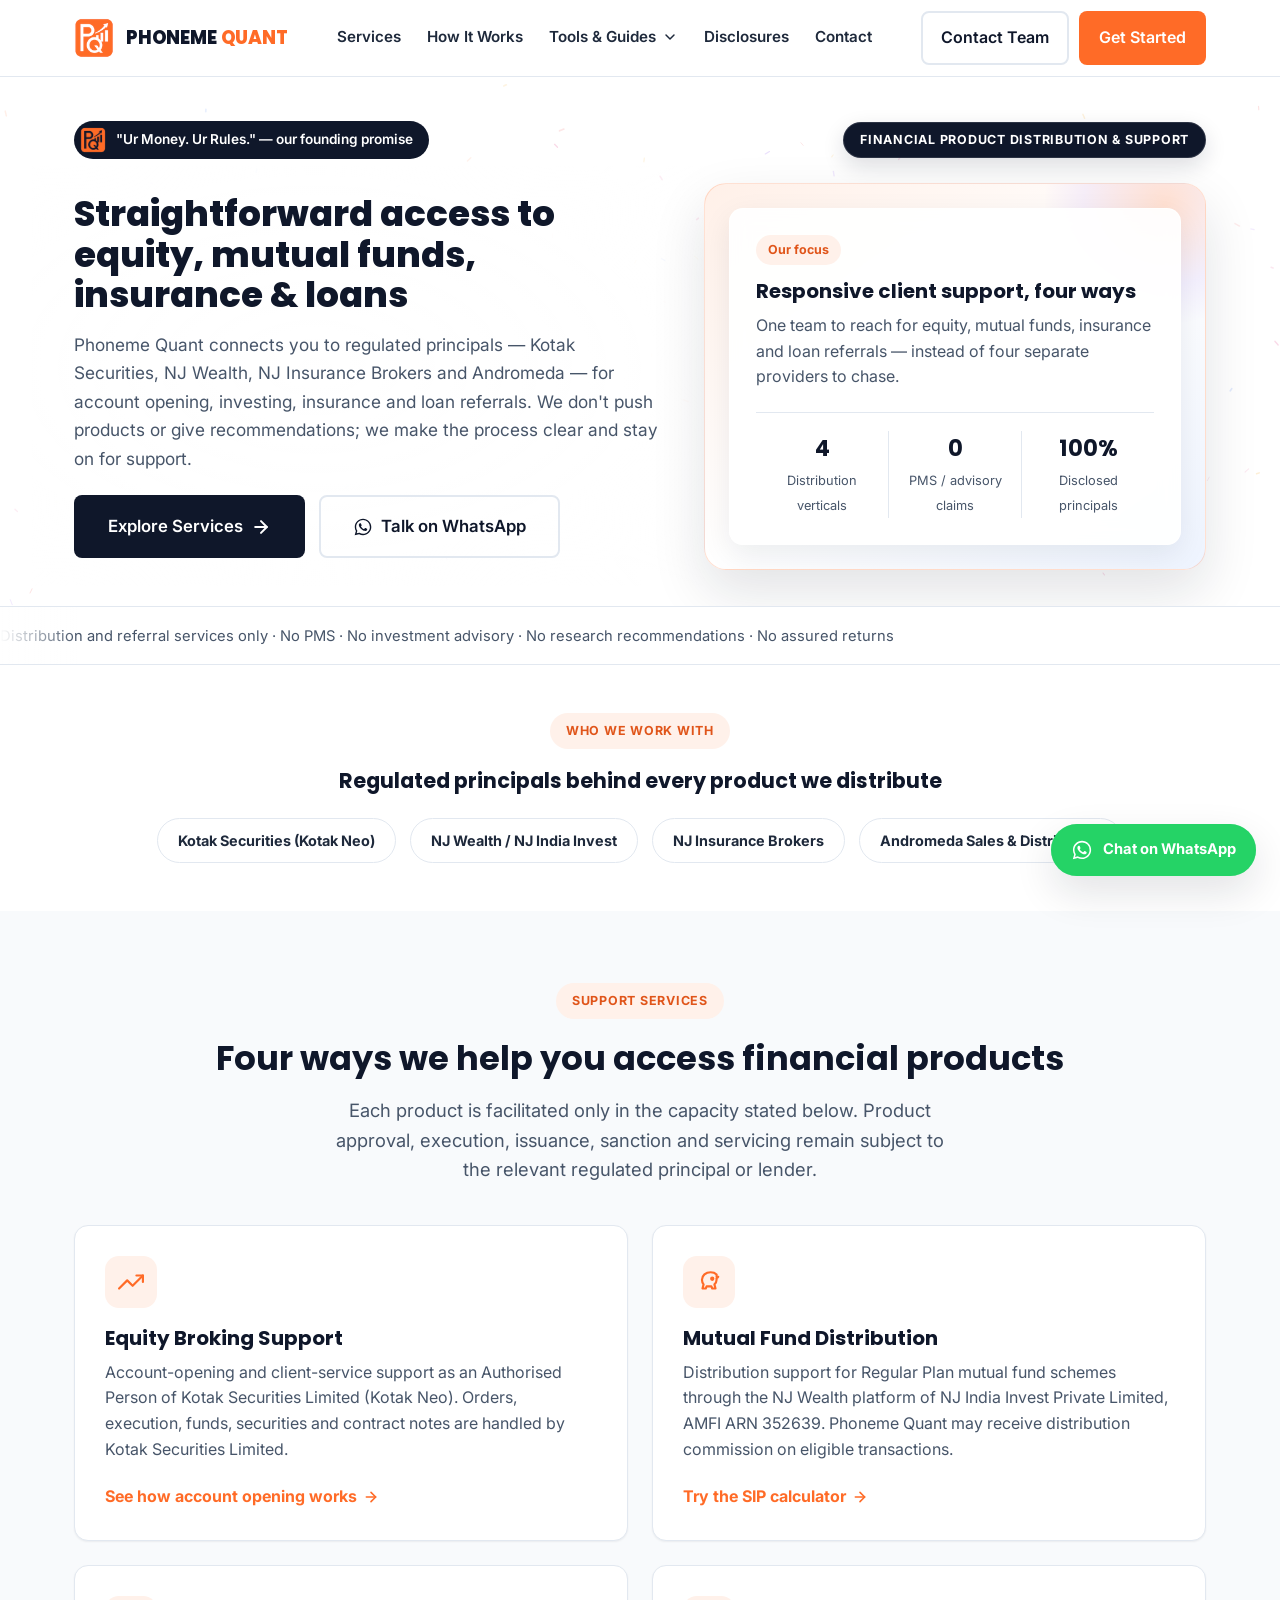
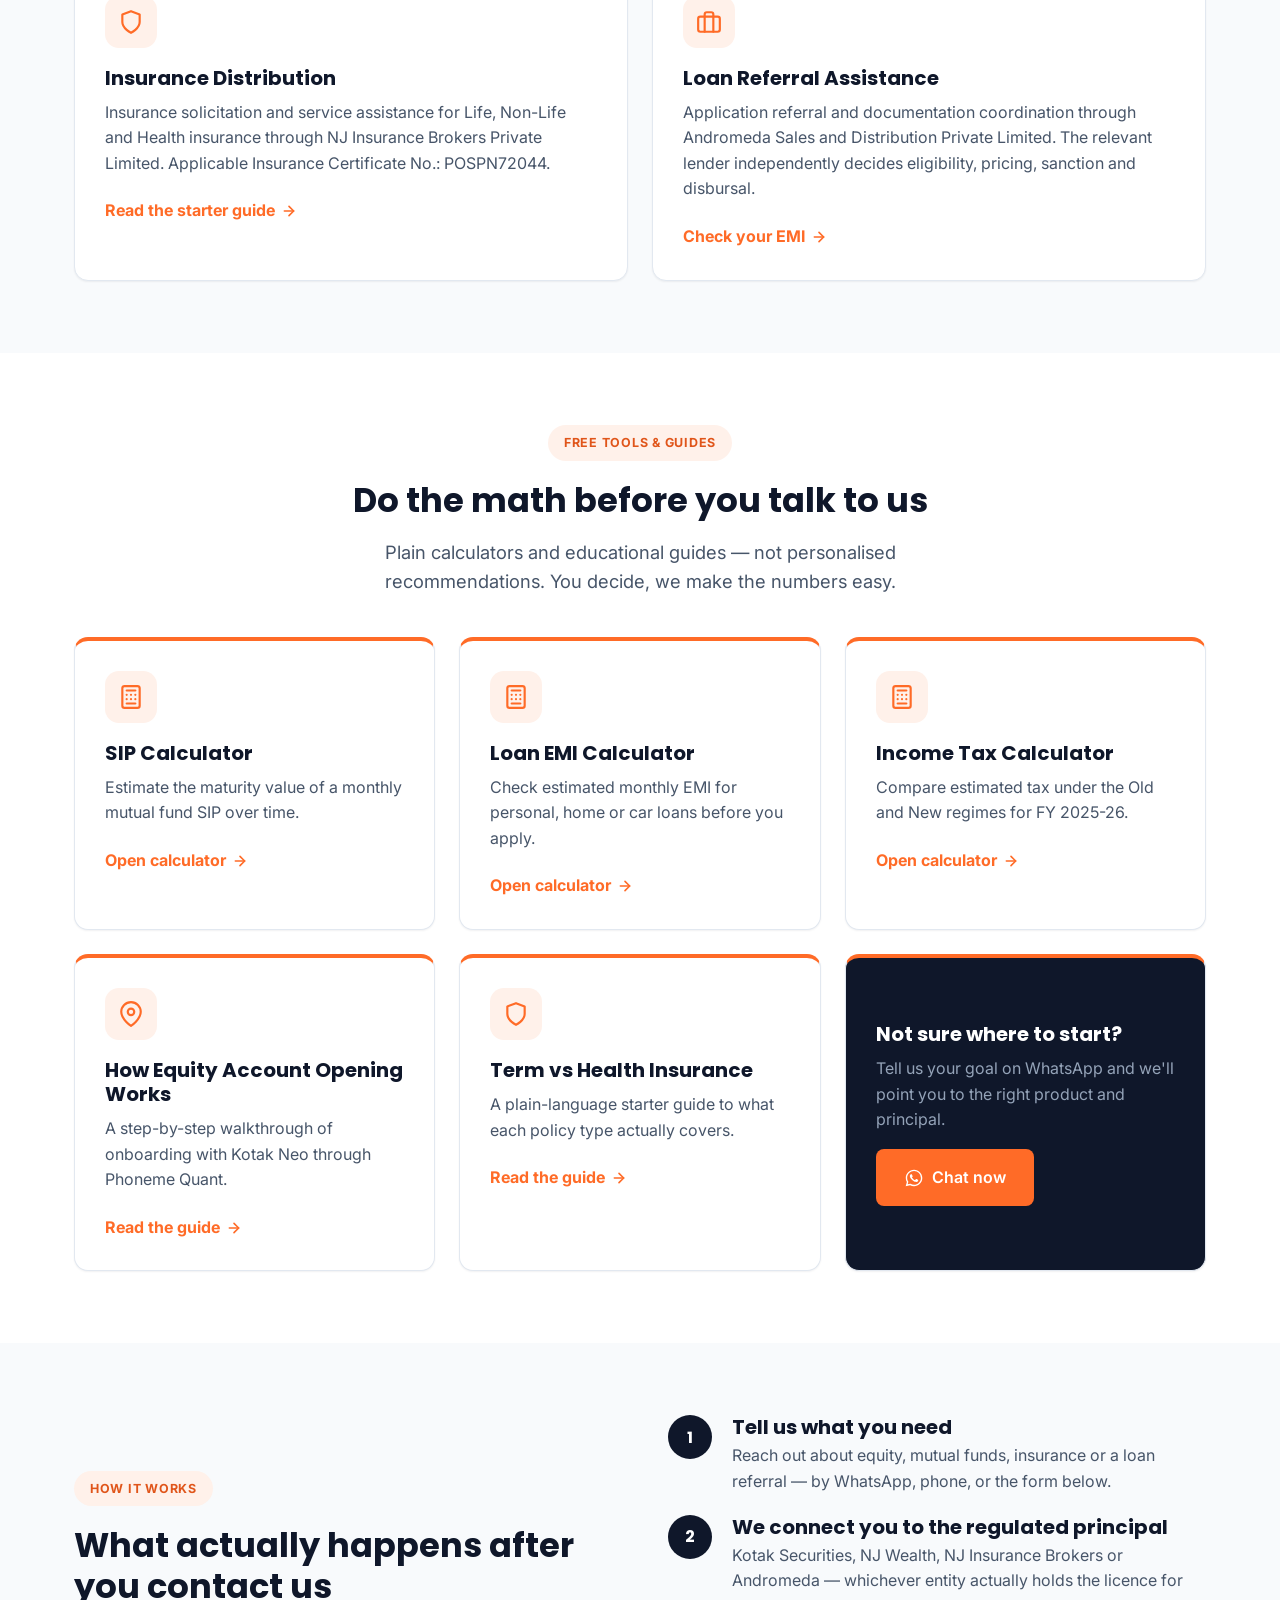
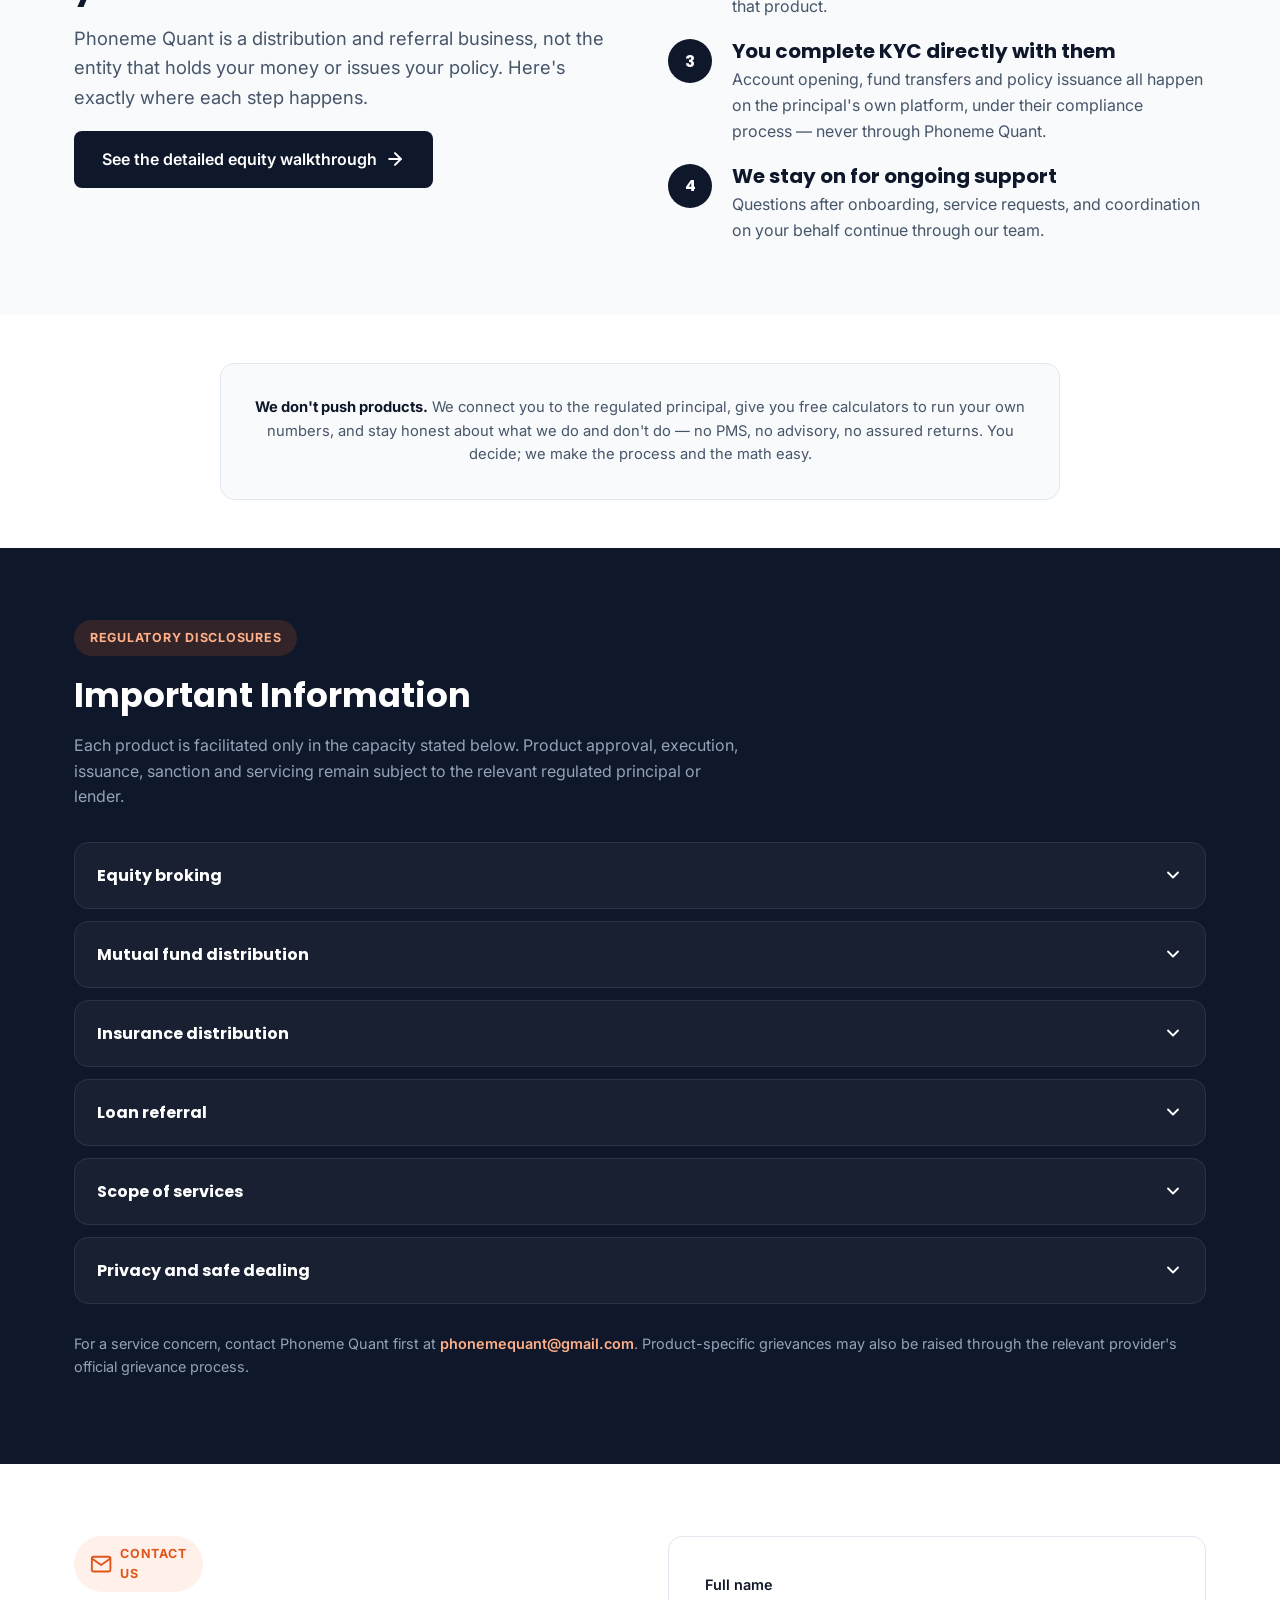
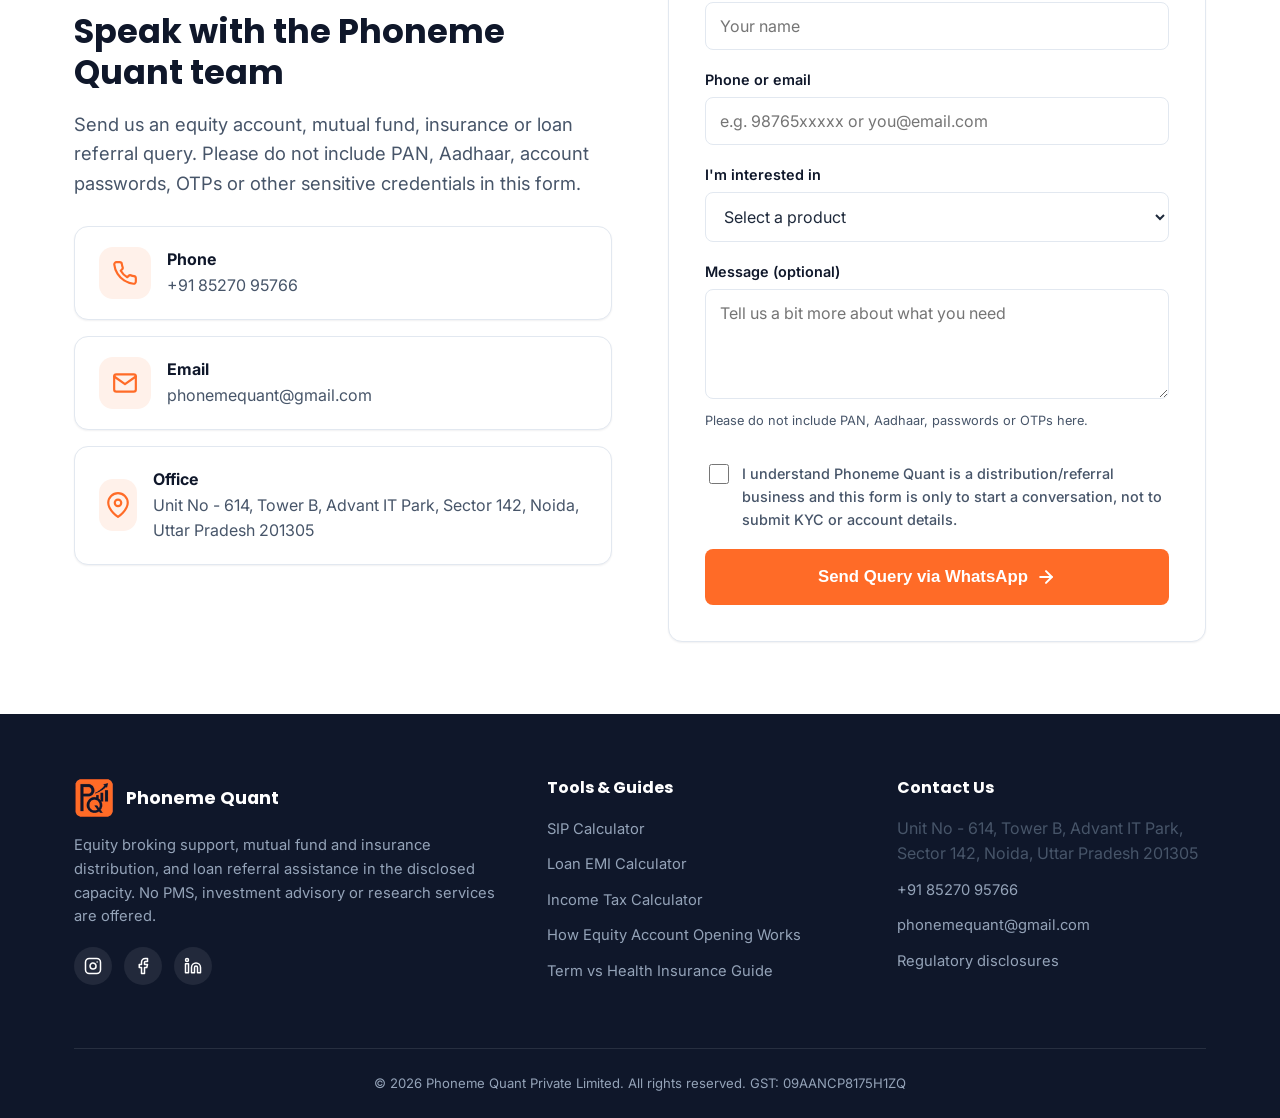
==== commit 52b5f999: "improved below things - - shift right side 'Financial Product Distribution & Support' , make moving " ====
--- a/index.html
+++ b/index.html
@@ -95,12 +95,14 @@
   <!-- Hero -->
   <section class="hero">
     <div class="container hero-grid">
-      <div>
+      <div class="hero-label-row">
         <div class="hero-tagline-chip">
           <img src="assets/phonemequant-mark-64.png" alt="" width="26" height="26" />
           "Ur Money. Ur Rules." — our founding promise
         </div>
         <span class="eyebrow">Financial Product Distribution &amp; Support</span>
+      </div>
+      <div class="hero-copy">
         <h1>Straightforward access to equity, mutual funds, insurance &amp; loans</h1>
         <p class="lede">Phoneme Quant connects you to regulated principals — Kotak Securities, NJ Wealth, NJ Insurance Brokers and Andromeda — for account opening, investing, insurance and loan referrals. We don't push products or give recommendations; we make the process clear and stay on for support.</p>
         <div class="btn-group">
--- a/assets/styles.css
+++ b/assets/styles.css
@@ -105,7 +105,9 @@
   min-height: 48px;
   transition: transform 0.15s ease, box-shadow 0.15s ease, background 0.15s ease, color 0.15s ease;
 }
+.btn:hover { transform: translateY(-2px); box-shadow: var(--shadow-md); }
 .btn:active { transform: scale(0.98); }
+.btn svg { width: 20px; height: 20px; flex-shrink: 0; }
 .btn-primary { background: var(--pq-orange); color: #fff; }
 .btn-primary:hover { background: var(--pq-orange-dark); }
 .btn-dark { background: var(--pq-navy); color: #fff; }
@@ -130,11 +132,14 @@
 .brand img { height: 40px; width: 40px; border-radius: 9px; }
 .brand-text { font-weight: 800; font-size: 1.15rem; color: var(--pq-navy); letter-spacing: -0.01em; }
 .brand-text span { color: var(--pq-orange); }
-.nav-links { display: flex; align-items: center; gap: 30px; }
+.nav-links { display: flex; align-items: center; gap: 22px; }
 .nav-links a { font-weight: 600; font-size: 0.95rem; color: var(--pq-navy-soft); padding: 8px 2px; border-bottom: 2px solid transparent; }
 .nav-links a:hover, .nav-links a.active { color: var(--pq-orange); border-color: var(--pq-orange); }
-.nav-cta { display: flex; align-items: center; gap: 14px; }
+.nav-cta { display: flex; align-items: center; gap: 10px; }
+.nav-cta .btn { padding: 12px 18px; }
 .nav-dropdown { position: relative; }
+.nav-dropdown > a { display: inline-flex; align-items: center; gap: 6px; }
+.nav-dropdown > a svg { width: 16px; height: 16px; flex-shrink: 0; }
 .nav-dropdown-panel {
   position: absolute; top: 100%; left: 50%; transform: translateX(-50%);
   background: #fff; border: 1px solid var(--pq-border); border-radius: var(--radius-md);
@@ -154,39 +159,121 @@
 .mobile-panel a { padding: 12px 4px; font-weight: 600; color: var(--pq-navy-soft); border-bottom: 1px solid var(--pq-border); }
 .mobile-panel.open { display: flex; }
 
-@media (max-width: 900px) {
-  .nav-links, .nav-cta .btn-outline { display: none; }
+@media (max-width: 1080px) {
+  .nav-links { display: none; }
   .menu-toggle { display: inline-flex; }
 }
 
 /* Hero */
-.hero { padding: 56px 0 40px; }
-.hero-grid { display: grid; grid-template-columns: 1.05fr 0.95fr; gap: 56px; align-items: center; }
-.hero h1 { margin-bottom: 18px; }
+.hero { position: relative; isolation: isolate; overflow: hidden; padding: 44px 0 36px; }
+.hero-particles {
+  position: absolute; inset: 0; z-index: 0;
+  width: 100%; height: 100%; pointer-events: none;
+  opacity: 0.62;
+  mix-blend-mode: multiply;
+}
+.hero-grid {
+  position: relative; z-index: 1;
+  display: grid; grid-template-columns: 1.08fr 0.92fr;
+  column-gap: 40px; row-gap: 24px; align-items: center;
+}
+.hero-label-row {
+  grid-column: 1 / -1; display: flex; align-items: center;
+  justify-content: space-between; gap: 24px;
+}
+.hero-copy { position: relative; isolation: isolate; }
+.hero-copy::before {
+  content: ""; position: absolute; z-index: -1; pointer-events: none;
+  inset: -28px -42px;
+  background: radial-gradient(ellipse at 42% 48%, rgba(255,255,255,0.98) 0%, rgba(255,255,255,0.94) 62%, rgba(255,255,255,0.58) 82%, transparent 100%);
+}
+.hero h1 { font-size: clamp(2.15rem, 2.8vw, 2.75rem); line-height: 1.12; margin-bottom: 16px; }
+.hero .lede { max-width: 590px; font-size: 1.08rem; line-height: 1.65; margin-bottom: 22px; }
 .hero-tagline-chip {
   display: inline-flex; align-items: center; gap: 10px;
   background: var(--pq-navy); color: #fff; border-radius: 999px;
-  padding: 6px 16px 6px 6px; font-size: 0.85rem; font-weight: 600; margin-bottom: 22px;
+  padding: 6px 16px 6px 6px; font-size: 0.85rem; font-weight: 600; margin-bottom: 0;
 }
 .hero-tagline-chip img { height: 26px; width: 26px; border-radius: 6px; }
+.hero .eyebrow {
+  display: flex; width: max-content; margin: 0;
+  background: var(--pq-navy); color: #fff;
+  padding: 7px 16px; border: 1px solid rgba(255,255,255,0.12);
+  box-shadow: 0 8px 22px rgba(15,23,42,0.14);
+}
 .hero-visual {
-  background: linear-gradient(160deg, #FFF1EA, #FFFFFF);
-  border: 1px solid var(--pq-border);
+  position: relative; overflow: hidden;
+  background: linear-gradient(145deg, #FFF0E8 0%, #FFFFFF 52%, #EEF4FF 100%);
+  border: 1px solid rgba(255,107,39,0.2);
   border-radius: var(--radius-lg);
-  padding: 32px;
-  box-shadow: var(--shadow-md);
-}
-.hero-visual-card { background: #fff; border-radius: var(--radius-md); padding: 26px; box-shadow: var(--shadow-sm); }
-.hero-stats { display: grid; grid-template-columns: repeat(3, 1fr); gap: 16px; margin-top: 20px; }
-.hero-stat { text-align: center; }
+  padding: 24px;
+  box-shadow: 0 22px 54px rgba(15,23,42,0.12);
+}
+.hero-visual::before {
+  content: ""; position: absolute; width: 240px; height: 240px; right: -80px; top: -100px;
+  border-radius: 50%; pointer-events: none;
+  background: radial-gradient(circle, rgba(255,107,39,0.2), rgba(124,58,237,0.07) 48%, transparent 72%);
+  animation: visual-glow 7s ease-in-out infinite alternate;
+}
+.hero-visual-card {
+  position: relative; z-index: 1;
+  background: rgba(255,255,255,0.92); backdrop-filter: blur(10px);
+  border: 1px solid rgba(255,255,255,0.86);
+  border-radius: var(--radius-md); padding: 26px;
+  box-shadow: 0 10px 30px rgba(15,23,42,0.08);
+}
+.hero-stats {
+  display: grid; grid-template-columns: repeat(3, 1fr); gap: 0;
+  margin-top: 22px; padding-top: 18px; border-top: 1px solid var(--pq-border);
+}
+.hero-stat { text-align: center; padding: 0 10px; transition: transform 0.2s ease; }
+.hero-stat + .hero-stat { border-left: 1px solid var(--pq-border); }
+.hero-stat:hover { transform: translateY(-3px); }
 .hero-stat strong { display: block; font-family: var(--font-display); font-size: 1.4rem; color: var(--pq-navy); }
 .hero-stat span { font-size: 0.8rem; color: var(--pq-text-muted); }
-.trust-strip { border-top: 1px solid var(--pq-border); border-bottom: 1px solid var(--pq-border); padding: 22px 0; }
-.trust-strip p { text-align: center; margin: 0; font-size: 0.92rem; color: var(--pq-text-muted); }
+.trust-strip {
+  position: relative; overflow: hidden; background: #fff;
+  border-top: 1px solid var(--pq-border); border-bottom: 1px solid var(--pq-border);
+  padding: 16px 0;
+}
+.trust-strip::before, .trust-strip::after {
+  content: ""; position: absolute; top: 0; bottom: 0; z-index: 2;
+  width: clamp(28px, 6vw, 96px); pointer-events: none;
+}
+.trust-strip::before { left: 0; background: linear-gradient(90deg, #fff, rgba(255,255,255,0)); }
+.trust-strip::after { right: 0; background: linear-gradient(270deg, #fff, rgba(255,255,255,0)); }
+.trust-strip .container { max-width: none; padding: 0; }
+.trust-strip p {
+  display: inline-block; width: max-content; white-space: nowrap; text-align: left; margin: 0;
+  font-size: 0.92rem; color: var(--pq-text-muted);
+  animation: trust-marquee-ltr 16s linear infinite; will-change: transform;
+}
 .trust-strip strong { color: var(--pq-navy); }
 
 @media (max-width: 900px) {
-  .hero-grid { grid-template-columns: 1fr; }
+  .hero { padding-top: 36px; }
+  .hero-grid { grid-template-columns: 1fr; gap: 32px; }
+  .hero .lede { max-width: 680px; }
+}
+
+@media (max-width: 600px) {
+  .container { padding-left: 18px; padding-right: 18px; }
+  .nav-row { height: 68px; }
+  .brand { gap: 9px; }
+  .brand img { width: 36px; height: 36px; }
+  .brand-text { font-size: 1rem; }
+  .nav-cta .btn { display: none; }
+  .hero { padding: 30px 0 32px; }
+  .hero-label-row { flex-direction: column; align-items: flex-start; gap: 14px; margin-bottom: -8px; }
+  .hero h1 { font-size: clamp(1.9rem, 9vw, 2.25rem); }
+  .hero .lede { font-size: 1rem; line-height: 1.6; }
+  .hero .btn-group { display: grid; grid-template-columns: 1fr; }
+  .hero .btn { width: 100%; }
+  .hero-visual { padding: 14px; border-radius: 18px; }
+  .hero-visual-card { padding: 20px 16px; }
+  .hero-stats { gap: 6px; }
+  .hero-stat strong { font-size: 1.2rem; }
+  .hero-stat span { font-size: 0.72rem; line-height: 1.35; }
 }
 
 /* Cards / grids */
@@ -332,6 +419,10 @@
   box-shadow: var(--shadow-lg); font-weight: 700; font-size: 0.92rem;
   min-height: 48px;
 }
+.float-cta::after {
+  content: ""; position: absolute; inset: 0; border: 2px solid rgba(37,211,102,0.45);
+  border-radius: inherit; animation: cta-pulse 2.4s ease-out infinite; pointer-events: none;
+}
 .float-cta svg { width: 22px; height: 22px; }
 @media (max-width: 600px) { .float-cta span { display: none; } .float-cta { padding: 14px; } }
 
@@ -350,3 +441,53 @@
 }
 .skip-link:focus { left: 16px; top: 16px; }
 :focus-visible { outline: 3px solid var(--pq-orange); outline-offset: 2px; }
+
+/* Motion */
+.nav-row { animation: nav-enter 0.55s ease-out both; }
+.hero-label-row > *, .hero-copy > * { animation: hero-reveal 0.65s cubic-bezier(0.22, 1, 0.36, 1) both; }
+.hero-label-row > *:nth-child(1) { animation-delay: 0.05s; }
+.hero-label-row > *:nth-child(2) { animation-delay: 0.12s; }
+.hero-copy > *:nth-child(1) { animation-delay: 0.17s; }
+.hero-copy > *:nth-child(2) { animation-delay: 0.24s; }
+.hero-copy > *:nth-child(3) { animation-delay: 0.31s; }
+.hero-visual {
+  animation: visual-enter 0.8s 0.16s cubic-bezier(0.22, 1, 0.36, 1) both;
+  transition: transform 0.25s ease, box-shadow 0.25s ease;
+}
+.hero-visual:hover { transform: translateY(-4px); box-shadow: var(--shadow-lg); }
+
+@keyframes visual-glow {
+  from { translate: 0 0; scale: 0.92; opacity: 0.7; }
+  to { translate: -28px 30px; scale: 1.12; opacity: 1; }
+}
+@keyframes trust-marquee-ltr {
+  from { transform: translateX(calc(-100% - 32px)); }
+  to { transform: translateX(100vw); }
+}
+@keyframes nav-enter {
+  from { opacity: 0; translate: 0 -10px; }
+  to { opacity: 1; translate: 0 0; }
+}
+@keyframes hero-reveal {
+  from { opacity: 0; translate: 0 18px; }
+  to { opacity: 1; translate: 0 0; }
+}
+@keyframes visual-enter {
+  from { opacity: 0; translate: 24px 0; }
+  to { opacity: 1; translate: 0 0; }
+}
+@keyframes cta-pulse {
+  0%, 45% { opacity: 0; scale: 1; }
+  70% { opacity: 0.5; }
+  100% { opacity: 0; scale: 1.18; }
+}
+
+@media (prefers-reduced-motion: reduce) {
+  html { scroll-behavior: auto; }
+  *, *::before, *::after {
+    animation-duration: 0.01ms !important;
+    animation-iteration-count: 1 !important;
+    transition-duration: 0.01ms !important;
+  }
+  .trust-strip p { animation: none !important; transform: none; width: 100%; padding: 0 18px; white-space: normal; text-align: center; }
+}
